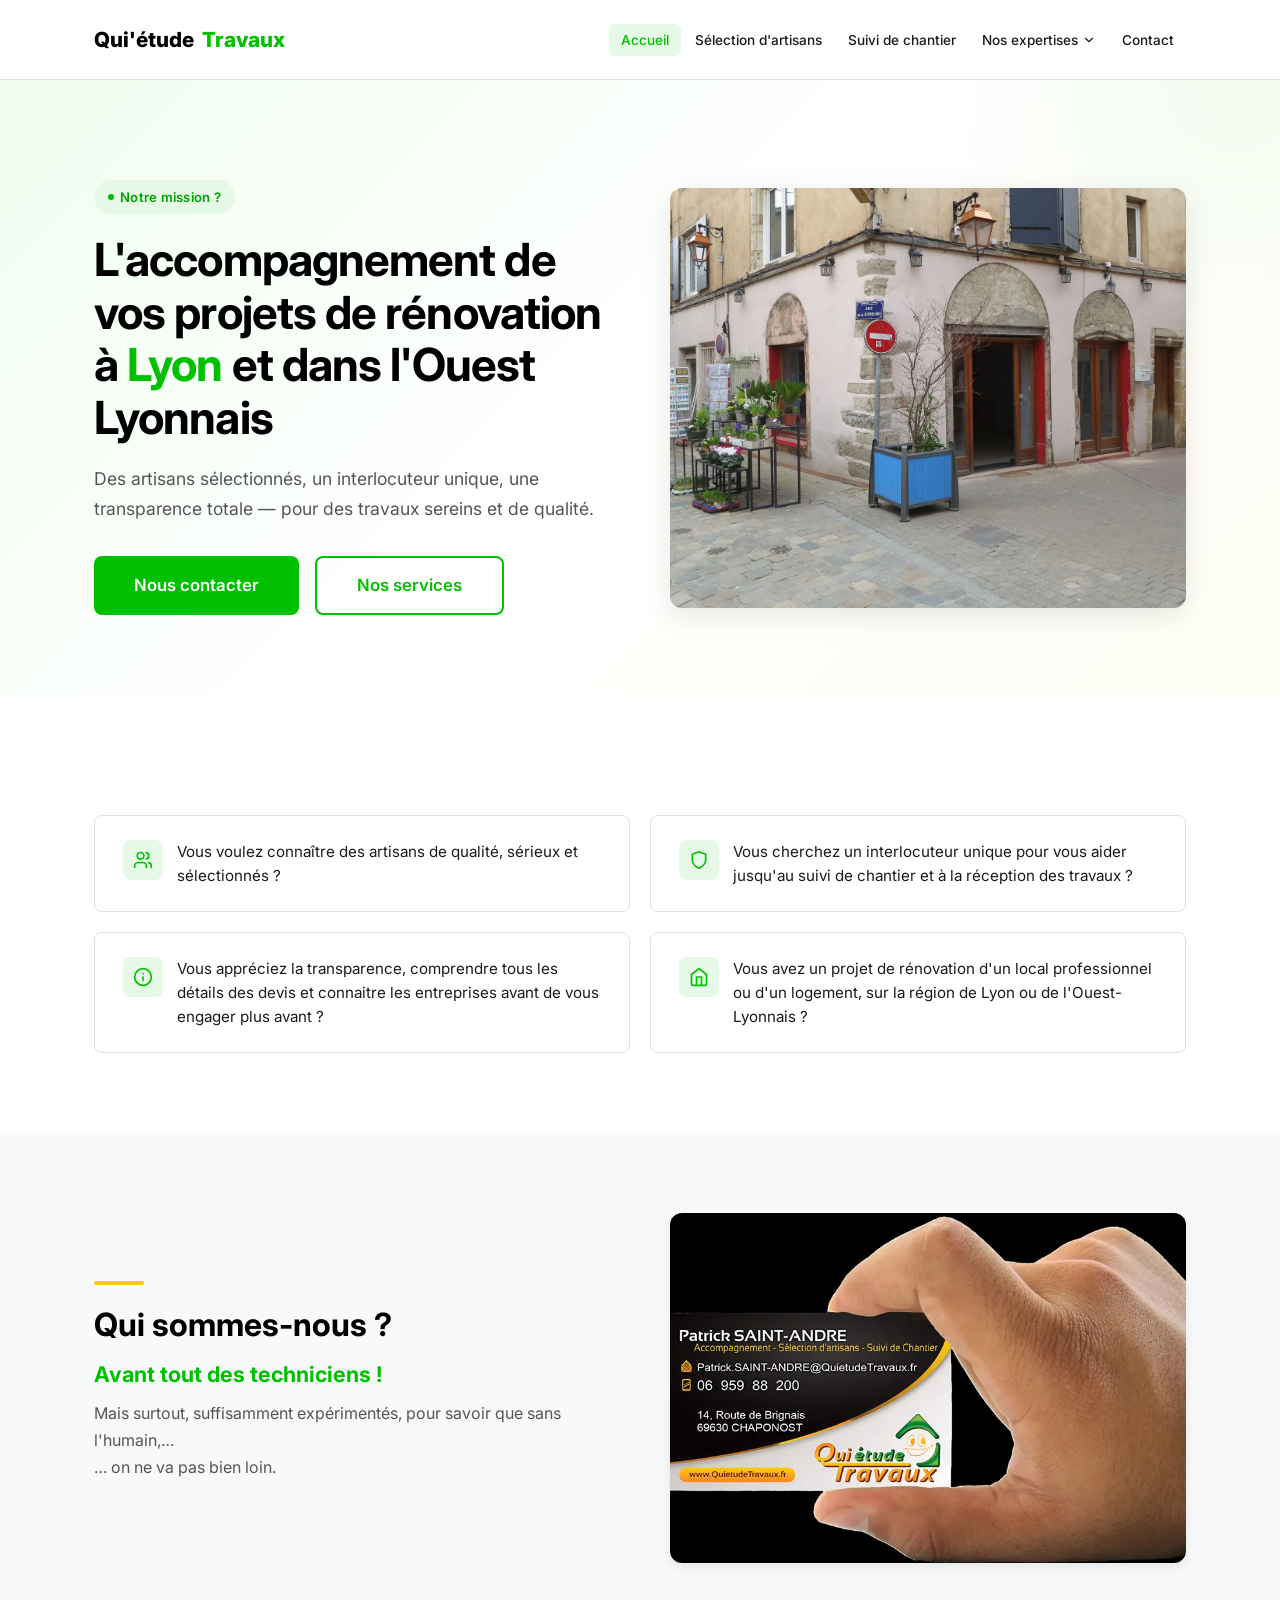
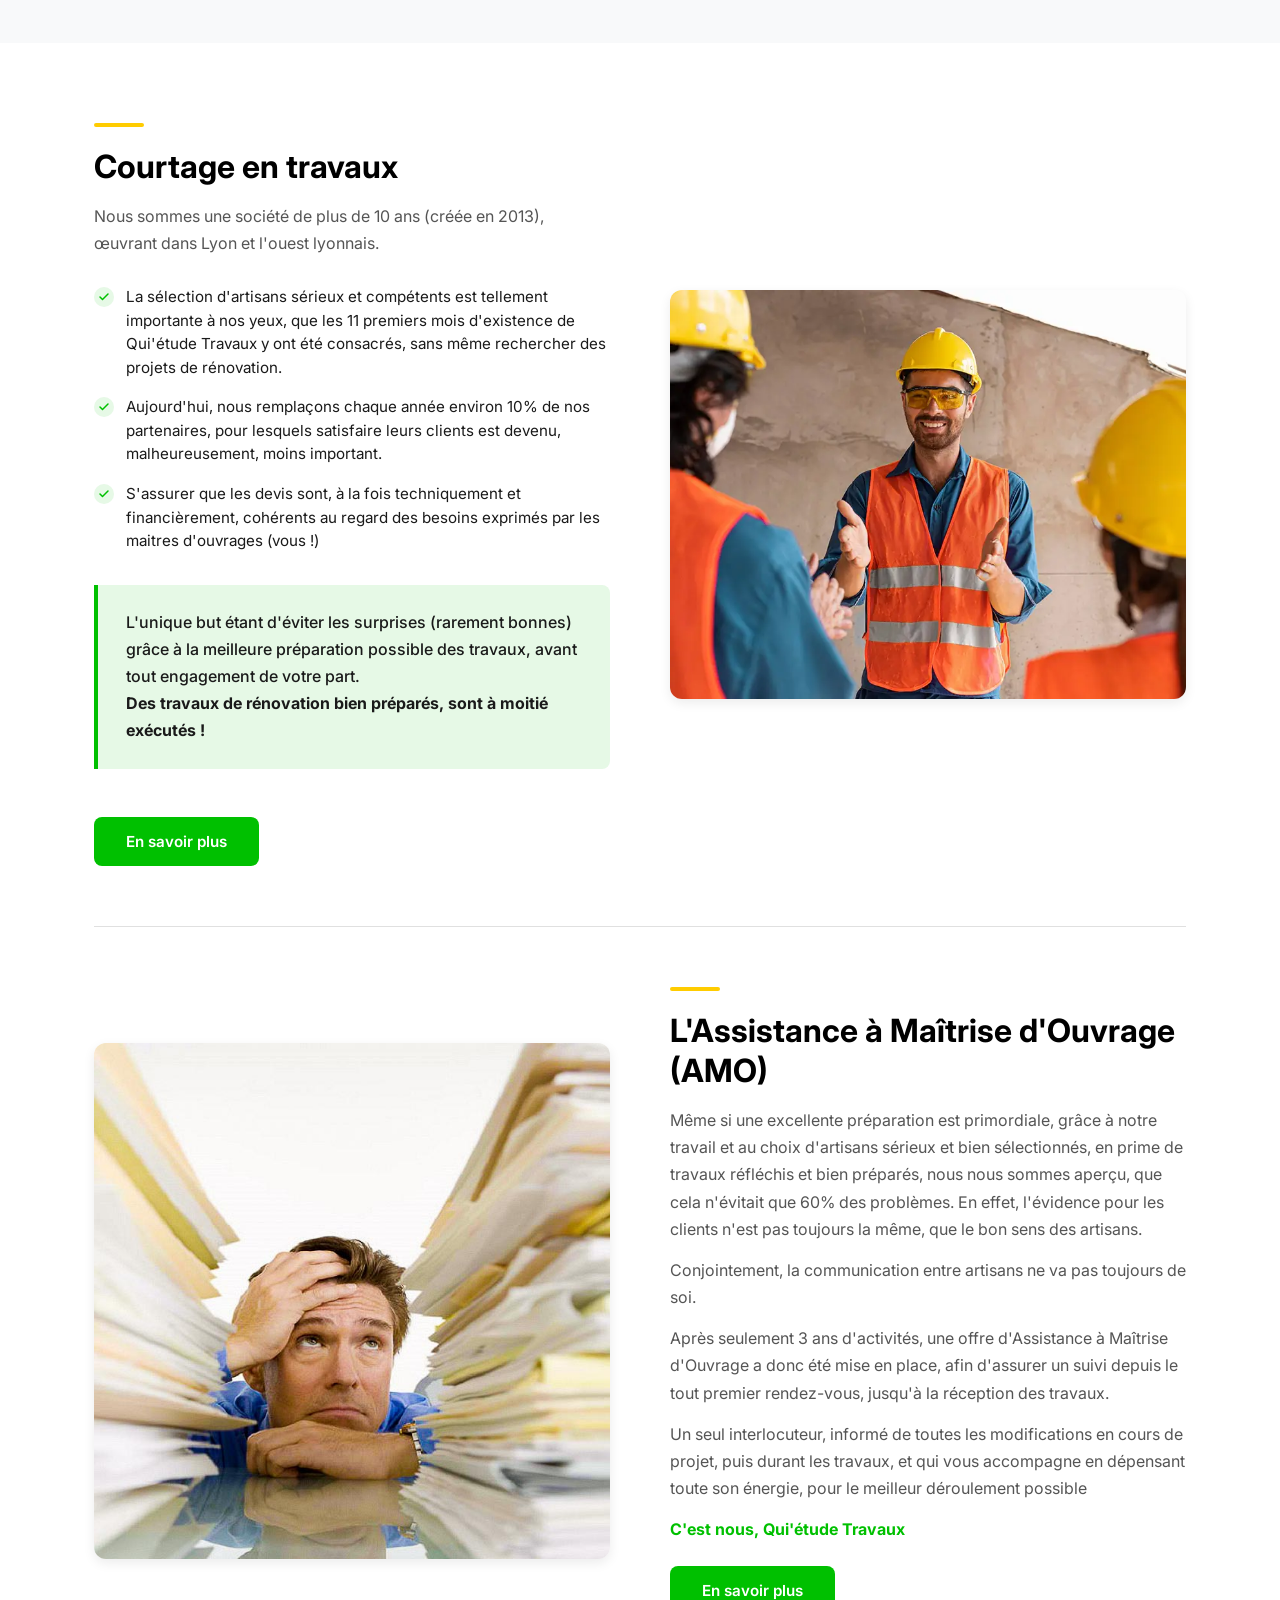
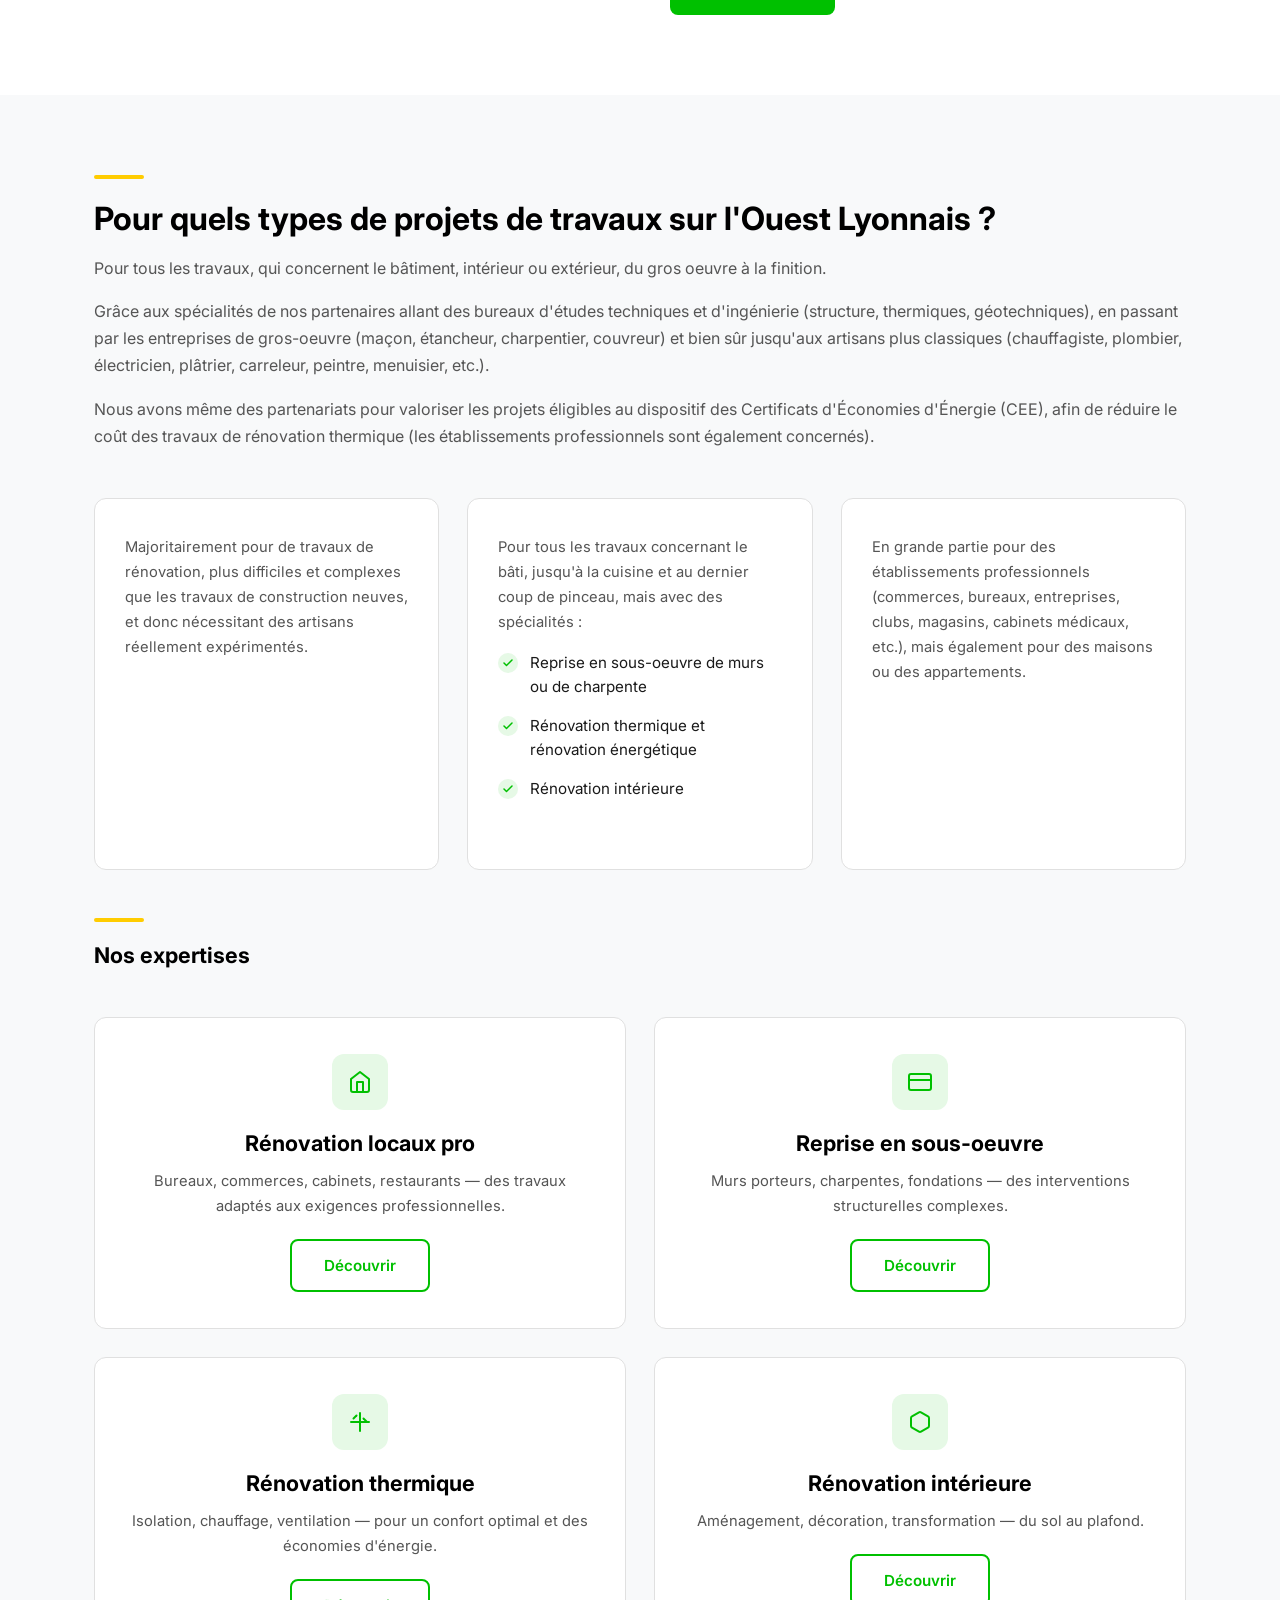
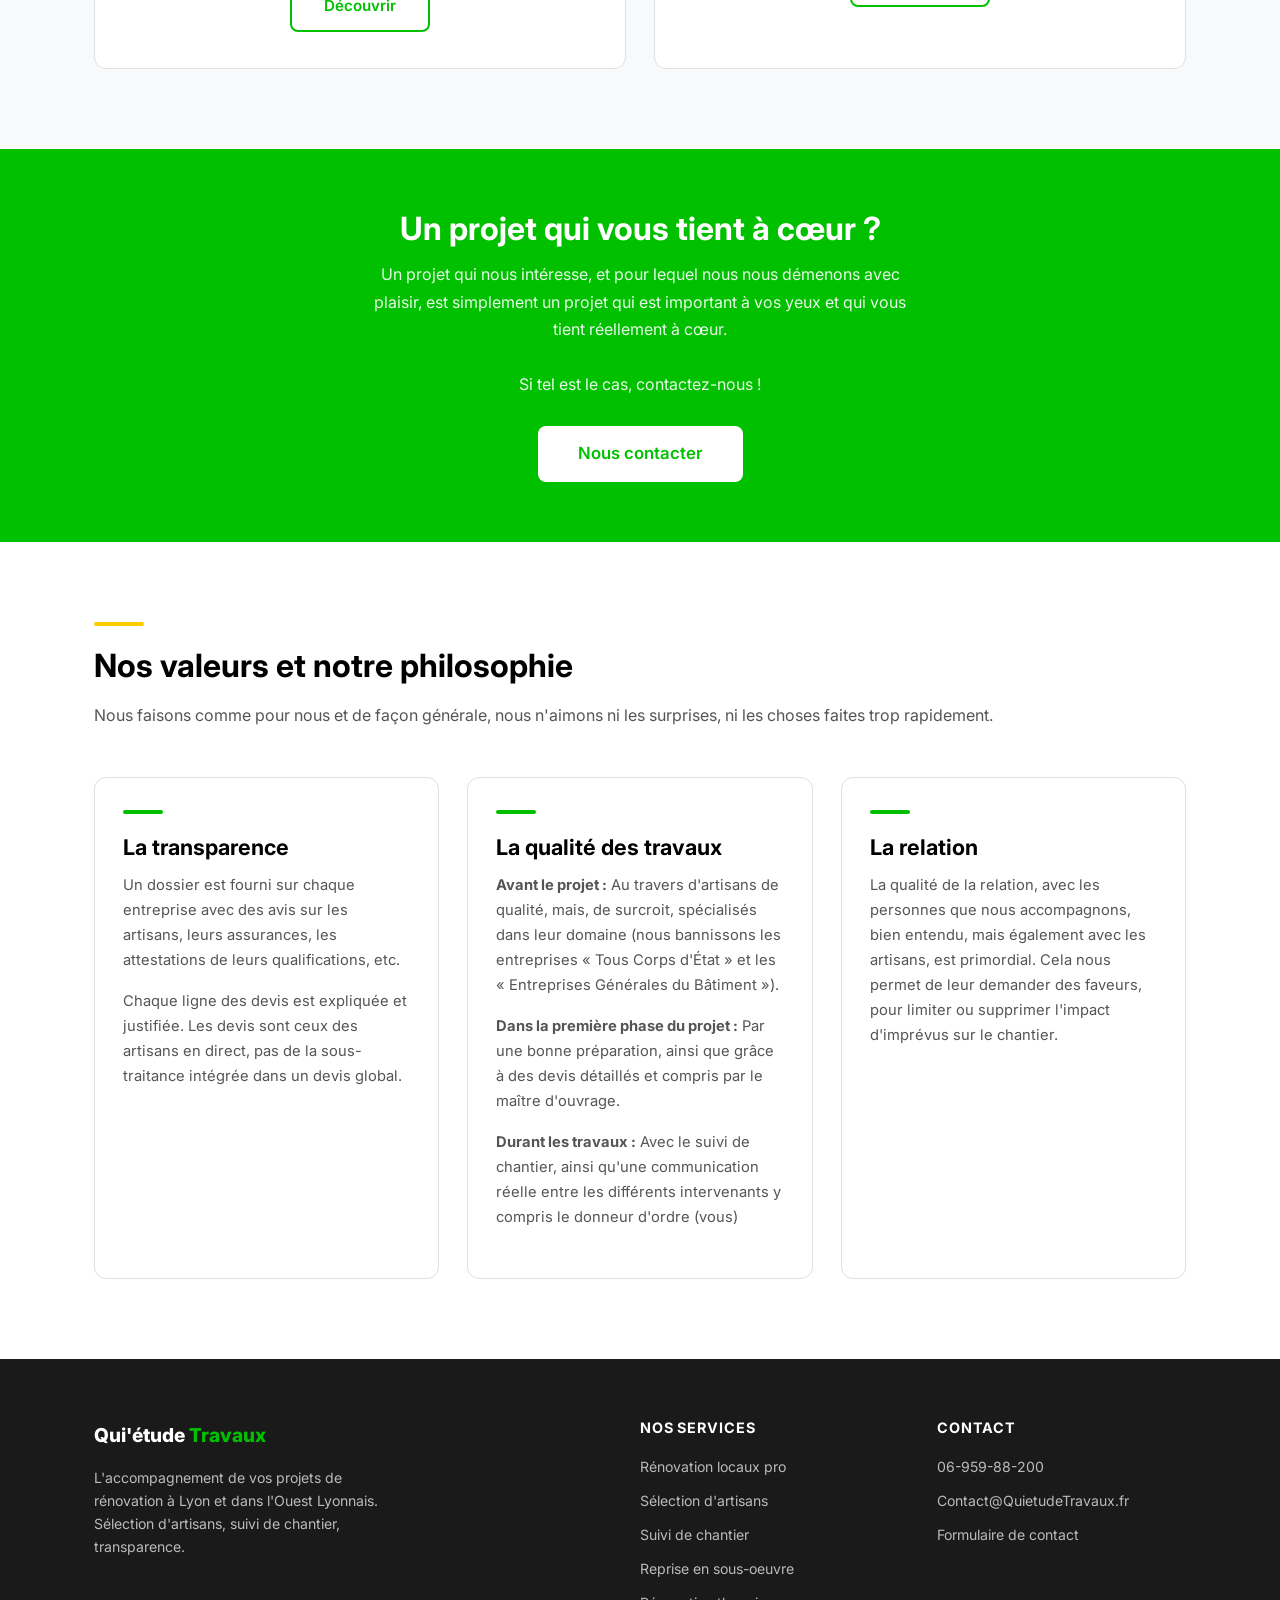
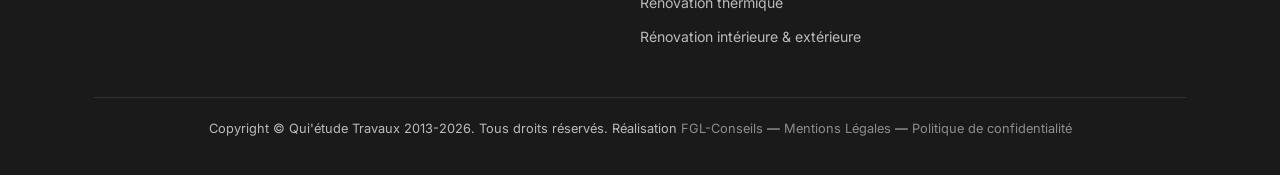
==== index.html @ deb3ee1c "Initial commit — site Qui'étude Travaux" ====
<!DOCTYPE html>
<html lang="fr">
<head>
  <meta charset="UTF-8">
  <meta name="viewport" content="width=device-width, initial-scale=1.0">
  <title>Accompagnement de vos projets de rénovation à Lyon — Qui'étude Travaux</title>
  <meta name="description" content="L'accompagnement de vos projets de rénovation à Lyon et l'ouest lyonnais : locaux professionnels, rénovation thermique, sélection d'artisans RGE, aides financières.">
  <link rel="preconnect" href="https://fonts.googleapis.com">
  <link rel="preconnect" href="https://fonts.gstatic.com" crossorigin>
  <link href="https://fonts.googleapis.com/css2?family=Inter:wght@400;500;600;700;800&display=swap" rel="stylesheet">
  <link rel="stylesheet" href="assets/css/style.css">
</head>
<body>

  <!-- ========== HEADER ========== -->
  <header class="header">
    <div class="header__inner">
      <a href="index.html" class="header__logo">
        Qui'étude <span>Travaux</span>
      </a>
      <button class="nav__toggle" aria-label="Menu">
        <span></span><span></span><span></span>
      </button>
      <nav class="nav">
        <ul class="nav__list">
          <li><a href="index.html" class="nav__link active">Accueil</a></li>
          <li><a href="selection-artisans.html" class="nav__link">Sélection d'artisans</a></li>
          <li><a href="suivi-chantier.html" class="nav__link">Suivi de chantier</a></li>
          <li class="nav__dropdown">
            <button class="nav__dropdown-trigger">Nos expertises <svg xmlns="http://www.w3.org/2000/svg" width="14" height="14" viewBox="0 0 24 24" fill="none" stroke="currentColor" stroke-width="2" stroke-linecap="round" stroke-linejoin="round"><polyline points="6 9 12 15 18 9"/></svg></button>
            <div class="nav__dropdown-menu">
              <a href="renovation-locaux-pro.html" class="nav__link">Rénovation locaux pro</a>
              <a href="reprise-en-sous-oeuvre.html" class="nav__link">Reprise en sous-oeuvre</a>
              <a href="renovation-thermique-energetique.html" class="nav__link">Rénovation thermique</a>
              <a href="renovation-interieure-exterieure.html" class="nav__link">Rénovation intérieure &amp; extérieure</a>
            </div>
          </li>
          <li><a href="contact.html" class="nav__link">Contact</a></li>
        </ul>
      </nav>
    </div>
  </header>

  <!-- ========== HERO ========== -->
  <section class="hero">
    <div class="container">
      <div class="hero__inner">
        <div class="hero__content">
          <div class="hero__label">Notre mission ?</div>
          <h1 class="hero__title">L'accompagnement de vos projets de rénovation à <span>Lyon</span> et dans l'Ouest Lyonnais</h1>
          <p class="hero__subtitle">Des artisans sélectionnés, un interlocuteur unique, une transparence totale — pour des travaux sereins et de qualité.</p>
          <div class="hero__actions">
            <a href="contact.html" class="btn btn--primary btn--lg">Nous contacter</a>
            <a href="#services" class="btn btn--outline btn--lg">Nos services</a>
          </div>
        </div>
        <div class="hero__image">
          <img src="assets/imgs/travaux-renovation-refection-locaux-pro-lyon.webp" alt="Rénovation de locaux professionnels à Lyon" width="600" height="420">
        </div>
      </div>
    </div>
  </section>

  <!-- ========== QUESTIONS ========== -->
  <section class="section">
    <div class="container">
      <div class="questions-grid reveal">
        <div class="question-card">
          <div class="question-card__icon"><svg xmlns="http://www.w3.org/2000/svg" width="20" height="20" viewBox="0 0 24 24" fill="none" stroke="currentColor" stroke-width="2" stroke-linecap="round" stroke-linejoin="round"><path d="M16 21v-2a4 4 0 0 0-4-4H6a4 4 0 0 0-4 4v2"/><circle cx="9" cy="7" r="4"/><path d="M22 21v-2a4 4 0 0 0-3-3.87"/><path d="M16 3.13a4 4 0 0 1 0 7.75"/></svg></div>
          <p>Vous voulez connaître des artisans de qualité, sérieux et sélectionnés ?</p>
        </div>
        <div class="question-card">
          <div class="question-card__icon"><svg xmlns="http://www.w3.org/2000/svg" width="20" height="20" viewBox="0 0 24 24" fill="none" stroke="currentColor" stroke-width="2" stroke-linecap="round" stroke-linejoin="round"><path d="M12 22s8-4 8-10V5l-8-3-8 3v7c0 6 8 10 8 10z"/></svg></div>
          <p>Vous cherchez un interlocuteur unique pour vous aider jusqu'au suivi de chantier et à la réception des travaux ?</p>
        </div>
        <div class="question-card">
          <div class="question-card__icon"><svg xmlns="http://www.w3.org/2000/svg" width="20" height="20" viewBox="0 0 24 24" fill="none" stroke="currentColor" stroke-width="2" stroke-linecap="round" stroke-linejoin="round"><circle cx="12" cy="12" r="10"/><line x1="12" y1="16" x2="12" y2="12"/><line x1="12" y1="8" x2="12.01" y2="8"/></svg></div>
          <p>Vous appréciez la transparence, comprendre tous les détails des devis et connaitre les entreprises avant de vous engager plus avant ?</p>
        </div>
        <div class="question-card">
          <div class="question-card__icon"><svg xmlns="http://www.w3.org/2000/svg" width="20" height="20" viewBox="0 0 24 24" fill="none" stroke="currentColor" stroke-width="2" stroke-linecap="round" stroke-linejoin="round"><path d="M3 9l9-7 9 7v11a2 2 0 0 1-2 2H5a2 2 0 0 1-2-2z"/><polyline points="9 22 9 12 15 12 15 22"/></svg></div>
          <p>Vous avez un projet de rénovation d'un local professionnel ou d'un logement, sur la région de Lyon ou de l'Ouest-Lyonnais ?</p>
        </div>
      </div>
    </div>
  </section>

  <!-- ========== QUI SOMMES-NOUS ========== -->
  <section class="section section--alt">
    <div class="container">
      <div class="two-col reveal">
        <div class="two-col__content">
          <div class="accent-bar"></div>
          <h2>Qui sommes-nous ?</h2>
          <h3 class="text-green">Avant tout des techniciens !</h3>
          <p>Mais surtout, suffisamment expérimentés, pour savoir que sans l'humain,…<br>… on ne va pas bien loin.</p>
        </div>
        <div class="two-col__image">
          <img src="assets/imgs/courtage-en-travaux-lyon.webp" alt="Courtage en travaux à Lyon — Qui'étude Travaux" width="540" height="360">
        </div>
      </div>
    </div>
  </section>

  <!-- ========== NOS SERVICES ========== -->
  <section class="section" id="services">
    <div class="container">

      <!-- Courtage en travaux -->
      <div class="two-col reveal">
        <div class="two-col__content">
          <div class="accent-bar"></div>
          <h2>Courtage en travaux</h2>
          <p>Nous sommes une société de plus de 10 ans (créée en 2013), œuvrant dans Lyon et l'ouest lyonnais.</p>
          <ul class="feature-list">
            <li>La sélection d'artisans sérieux et compétents est tellement importante à nos yeux, que les 11 premiers mois d'existence de Qui'étude Travaux y ont été consacrés, sans même rechercher des projets de rénovation.</li>
            <li>Aujourd'hui, nous remplaçons chaque année environ 10% de nos partenaires, pour lesquels satisfaire leurs clients est devenu, malheureusement, moins important.</li>
            <li>S'assurer que les devis sont, à la fois techniquement et financièrement, cohérents au regard des besoins exprimés par les maitres d'ouvrages (vous !)</li>
          </ul>
          <div class="highlight-box" style="margin-top: 20px;">
            <p>L'unique but étant d'éviter les surprises (rarement bonnes) grâce à la meilleure préparation possible des travaux, avant tout engagement de votre part.</p>
            <p style="margin: 0;"><strong>Des travaux de rénovation bien préparés, sont à moitié exécutés !</strong></p>
          </div>
          <a href="selection-artisans.html" class="btn btn--primary" style="margin-top: 24px;">En savoir plus</a>
        </div>
        <div class="two-col__image">
          <img src="assets/imgs/travaux-artisan-lyon-renovation-courtage.webp" alt="Courtage en travaux à Lyon — Qui'étude Travaux" width="540" height="360">
        </div>
      </div>

      <hr style="border: none; border-top: 1px solid var(--border); margin: 60px 0;">

      <!-- AMO -->
      <div class="two-col two-col--reverse reveal">
        <div class="two-col__content">
          <div class="accent-bar"></div>
          <h2>L'Assistance à Maîtrise d'Ouvrage (AMO)</h2>
          <p>Même si une excellente préparation est primordiale, grâce à notre travail et au choix d'artisans sérieux et bien sélectionnés, en prime de travaux réfléchis et bien préparés, nous nous sommes aperçu, que cela n'évitait que 60% des problèmes. En effet, l'évidence pour les clients n'est pas toujours la même, que le bon sens des artisans.</p>
          <p>Conjointement, la communication entre artisans ne va pas toujours de soi.</p>
          <p>Après seulement 3 ans d'activités, une offre d'Assistance à Maîtrise d'Ouvrage a donc été mise en place, afin d'assurer un suivi depuis le tout premier rendez-vous, jusqu'à la réception des travaux.</p>
          <p>Un seul interlocuteur, informé de toutes les modifications en cours de projet, puis durant les travaux, et qui vous accompagne en dépensant toute son énergie, pour le meilleur déroulement possible</p>
          <p><strong class="text-green">C'est nous, Qui'étude Travaux</strong></p>
          <a href="suivi-chantier.html" class="btn btn--primary" style="margin-top: 8px;">En savoir plus</a>
        </div>
        <div class="two-col__image">
          <img src="assets/imgs/assistance-maitrise-ouvrage-aide-accompagnement-chantier-lyon.jpg" alt="Assistance à maîtrise d'ouvrage à Lyon" width="540" height="360">
        </div>
      </div>

    </div>
  </section>

  <!-- ========== TYPES DE PROJETS ========== -->
  <section class="section section--alt">
    <div class="container">
      <div class="section__intro reveal">
        <div class="accent-bar"></div>
        <h2>Pour quels types de projets de travaux sur l'Ouest Lyonnais ?</h2>
        <p>Pour tous les travaux, qui concernent le bâtiment, intérieur ou extérieur, du gros oeuvre à la finition.</p>
        <p>Grâce aux spécialités de nos partenaires allant des bureaux d'études techniques et d'ingénierie (structure, thermiques, géotechniques), en passant par les entreprises de gros-oeuvre (maçon, étancheur, charpentier, couvreur) et bien sûr jusqu'aux artisans plus classiques (chauffagiste, plombier, électricien, plâtrier, carreleur, peintre, menuisier, etc.).</p>
        <p>Nous avons même des partenariats pour valoriser les projets éligibles au dispositif des Certificats d'Économies d'Énergie (CEE), afin de réduire le coût des travaux de rénovation thermique (les établissements professionnels sont également concernés).</p>
      </div>

      <div class="services-grid reveal">
        <div class="service-card service-card--left">
          <p>Majoritairement pour de travaux de rénovation, plus difficiles et complexes que les travaux de construction neuves, et donc nécessitant des artisans réellement expérimentés.</p>
        </div>
        <div class="service-card service-card--left">
          <p>Pour tous les travaux concernant le bâti, jusqu'à la cuisine et au dernier coup de pinceau, mais avec des spécialités :</p>
          <ul class="feature-list" style="margin-top: 8px;">
            <li>Reprise en sous-oeuvre de murs ou de charpente</li>
            <li>Rénovation thermique et rénovation énergétique</li>
            <li>Rénovation intérieure</li>
          </ul>
        </div>
        <div class="service-card service-card--left">
          <p>En grande partie pour des établissements professionnels (commerces, bureaux, entreprises, clubs, magasins, cabinets médicaux, etc.), mais également pour des maisons ou des appartements.</p>
        </div>
      </div>

      <div class="section__intro reveal" style="margin-top: 48px;">
        <div class="accent-bar"></div>
        <h3>Nos expertises</h3>
      </div>

      <div class="services-grid services-grid--4 reveal">
        <div class="service-card">
          <div class="service-card__icon">
            <svg xmlns="http://www.w3.org/2000/svg" width="24" height="24" viewBox="0 0 24 24" fill="none" stroke="currentColor" stroke-width="2" stroke-linecap="round" stroke-linejoin="round"><path d="M3 9l9-7 9 7v11a2 2 0 0 1-2 2H5a2 2 0 0 1-2-2z"/><polyline points="9 22 9 12 15 12 15 22"/></svg>
          </div>
          <h3>Rénovation locaux pro</h3>
          <p>Bureaux, commerces, cabinets, restaurants — des travaux adaptés aux exigences professionnelles.</p>
          <a href="renovation-locaux-pro.html" class="btn btn--outline">Découvrir</a>
        </div>
        <div class="service-card">
          <div class="service-card__icon">
            <svg xmlns="http://www.w3.org/2000/svg" width="24" height="24" viewBox="0 0 24 24" fill="none" stroke="currentColor" stroke-width="2" stroke-linecap="round" stroke-linejoin="round"><rect x="1" y="4" width="22" height="16" rx="2" ry="2"/><line x1="1" y1="10" x2="23" y2="10"/></svg>
          </div>
          <h3>Reprise en sous-oeuvre</h3>
          <p>Murs porteurs, charpentes, fondations — des interventions structurelles complexes.</p>
          <a href="reprise-en-sous-oeuvre.html" class="btn btn--outline">Découvrir</a>
        </div>
        <div class="service-card">
          <div class="service-card__icon">
            <svg xmlns="http://www.w3.org/2000/svg" width="24" height="24" viewBox="0 0 24 24" fill="none" stroke="currentColor" stroke-width="2" stroke-linecap="round" stroke-linejoin="round"><path d="M12 3v18"/><path d="M5.5 8.5l3-3"/><path d="M15.5 8.5l3 3"/><path d="M3 12h18"/></svg>
          </div>
          <h3>Rénovation thermique</h3>
          <p>Isolation, chauffage, ventilation — pour un confort optimal et des économies d'énergie.</p>
          <a href="renovation-thermique-energetique.html" class="btn btn--outline">Découvrir</a>
        </div>
        <div class="service-card">
          <div class="service-card__icon">
            <svg xmlns="http://www.w3.org/2000/svg" width="24" height="24" viewBox="0 0 24 24" fill="none" stroke="currentColor" stroke-width="2" stroke-linecap="round" stroke-linejoin="round"><path d="M21 16V8a2 2 0 0 0-1-1.73l-7-4a2 2 0 0 0-2 0l-7 4A2 2 0 0 0 3 8v8a2 2 0 0 0 1 1.73l7 4a2 2 0 0 0 2 0l7-4A2 2 0 0 0 21 16z"/></svg>
          </div>
          <h3>Rénovation intérieure</h3>
          <p>Aménagement, décoration, transformation — du sol au plafond.</p>
          <a href="renovation-interieure-exterieure.html" class="btn btn--outline">Découvrir</a>
        </div>
      </div>
    </div>
  </section>

  <!-- ========== CTA ========== -->
  <section class="cta-banner reveal">
    <div class="container text-center">
      <h2>Un projet qui vous tient à cœur ?</h2>
      <p>Un projet qui nous intéresse, et pour lequel nous nous démenons avec plaisir, est simplement un projet qui est important à vos yeux et qui vous tient réellement à cœur.</p>
      <p>Si tel est le cas, contactez-nous !</p>
      <a href="contact.html" class="btn btn--white btn--lg">Nous contacter</a>
    </div>
  </section>

  <!-- ========== VALEURS ========== -->
  <section class="section">
    <div class="container">
      <div class="section__intro reveal">
        <div class="accent-bar"></div>
        <h2>Nos valeurs et notre philosophie</h2>
        <p>Nous faisons comme pour nous et de façon générale, nous n'aimons ni les surprises, ni les choses faites trop rapidement.</p>
      </div>

      <div class="values-grid reveal">
        <div class="value-card">
          <div class="value-card__bar"></div>
          <h3>La transparence</h3>
          <p>Un dossier est fourni sur chaque entreprise avec des avis sur les artisans, leurs assurances, les attestations de leurs qualifications, etc.</p>
          <p>Chaque ligne des devis est expliquée et justifiée. Les devis sont ceux des artisans en direct, pas de la sous-traitance intégrée dans un devis global.</p>
        </div>
        <div class="value-card">
          <div class="value-card__bar"></div>
          <h3>La qualité des travaux</h3>
          <p><strong>Avant le projet :</strong> Au travers d'artisans de qualité, mais, de surcroit, spécialisés dans leur domaine (nous bannissons les entreprises « Tous Corps d'État » et les « Entreprises Générales du Bâtiment »).</p>
          <p><strong>Dans la première phase du projet :</strong> Par une bonne préparation, ainsi que grâce à des devis détaillés et compris par le maître d'ouvrage.</p>
          <p><strong>Durant les travaux :</strong> Avec le suivi de chantier, ainsi qu'une communication réelle entre les différents intervenants y compris le donneur d'ordre (vous)</p>
        </div>
        <div class="value-card">
          <div class="value-card__bar"></div>
          <h3>La relation</h3>
          <p>La qualité de la relation, avec les personnes que nous accompagnons, bien entendu, mais également avec les artisans, est primordial. Cela nous permet de leur demander des faveurs, pour limiter ou supprimer l'impact d'imprévus sur le chantier.</p>
        </div>
      </div>
    </div>
  </section>

  <!-- ========== FOOTER ========== -->
  <footer class="footer">
    <div class="container">
      <div class="footer__inner">
        <div>
          <div class="footer__brand">Qui'étude <span>Travaux</span></div>
          <p class="footer__desc">L'accompagnement de vos projets de rénovation à Lyon et dans l'Ouest Lyonnais. Sélection d'artisans, suivi de chantier, transparence.</p>
        </div>
        <div>
          <h4>Nos services</h4>
          <div class="footer__links">
            <a href="renovation-locaux-pro.html">Rénovation locaux pro</a>
            <a href="selection-artisans.html">Sélection d'artisans</a>
            <a href="suivi-chantier.html">Suivi de chantier</a>
            <a href="reprise-en-sous-oeuvre.html">Reprise en sous-oeuvre</a>
            <a href="renovation-thermique-energetique.html">Rénovation thermique</a>
            <a href="renovation-interieure-exterieure.html">Rénovation intérieure &amp; extérieure</a>
          </div>
        </div>
        <div>
          <h4>Contact</h4>
          <div class="footer__links">
            <a href="tel:06-959-88-200">06-959-88-200</a>
            <a href="mailto:Contact@QuietudeTravaux.fr">Contact@QuietudeTravaux.fr</a>
            <a href="contact.html">Formulaire de contact</a>
          </div>
        </div>
      </div>
      <div class="footer__bottom">
        <p>Copyright &copy; Qui'étude Travaux 2013-2026. Tous droits réservés. Réalisation <a href="https://formation-wordpress-lyon.fr/" target="_blank" rel="noopener">FGL-Conseils</a> — <a href="#">Mentions Légales</a> — <a href="#">Politique de confidentialité</a></p>
      </div>
    </div>
  </footer>

  <script src="assets/js/main.js"></script>
</body>
</html>
---- assets/css/style.css ----
/* ============================================
   Qui'étude Travaux — Main Stylesheet
   ============================================ */

/* ---------- CSS Custom Properties ---------- */
:root {
  --green: #00C000;
  --green-dark: #00a000;
  --green-light: #e6f9e6;
  --yellow: #FFCC00;
  --yellow-light: #fff8dc;
  --black: #000000;
  --text: #1a1a1a;
  --text-light: #555555;
  --bg: #ffffff;
  --bg-alt: #f8f9fa;
  --bg-footer: #1a1a1a;
  --border: #e0e0e0;
  --radius: 8px;
  --radius-lg: 12px;
  --shadow-sm: 0 1px 3px rgba(0,0,0,0.06);
  --shadow-md: 0 4px 12px rgba(0,0,0,0.08);
  --shadow-lg: 0 8px 30px rgba(0,0,0,0.10);
  --transition: 0.3s ease;
  --max-width: 1140px;
  --header-height: 80px;
}

/* ---------- Reset & Base ---------- */
*,
*::before,
*::after {
  margin: 0;
  padding: 0;
  box-sizing: border-box;
}

html {
  scroll-behavior: smooth;
  -webkit-font-smoothing: antialiased;
  -moz-osx-font-smoothing: grayscale;
}

body {
  font-family: 'Inter', -apple-system, BlinkMacSystemFont, 'Segoe UI', Roboto, sans-serif;
  font-size: 16px;
  line-height: 1.7;
  color: var(--text);
  background: var(--bg);
}

img {
  max-width: 100%;
  height: auto;
  display: block;
}

a {
  color: var(--green);
  text-decoration: none;
  transition: color var(--transition);
}

a:hover {
  color: var(--green-dark);
}

ul, ol {
  list-style: none;
}

h1, h2, h3, h4, h5, h6 {
  color: var(--black);
  font-weight: 700;
  line-height: 1.25;
}

h1 { font-size: 2.75rem; }
h2 { font-size: 2rem; margin-bottom: 1rem; }
h3 { font-size: 1.35rem; margin-bottom: 0.75rem; }
h4 { font-size: 1.15rem; margin-bottom: 0.5rem; }

p {
  margin-bottom: 1rem;
}

/* ---------- Utility ---------- */
.container {
  width: 100%;
  max-width: var(--max-width);
  margin: 0 auto;
  padding: 0 24px;
}

.section {
  padding: 80px 0;
}

.section--alt {
  background: var(--bg-alt);
}

.section--green {
  background: var(--green);
  color: #fff;
}

.section--green h2,
.section--green h3,
.section--green p {
  color: #fff;
}

.text-center { text-align: center; }
.text-green { color: var(--green); }
.text-light { color: var(--text-light); }

.sr-only {
  position: absolute;
  width: 1px;
  height: 1px;
  padding: 0;
  margin: -1px;
  overflow: hidden;
  clip: rect(0,0,0,0);
  border: 0;
}

/* ---------- Buttons ---------- */
.btn {
  display: inline-flex;
  align-items: center;
  gap: 8px;
  padding: 14px 32px;
  border: none;
  border-radius: var(--radius);
  font-size: 0.95rem;
  font-weight: 600;
  cursor: pointer;
  transition: all var(--transition);
  text-decoration: none;
  line-height: 1.4;
}

.btn--primary {
  background: var(--green);
  color: #fff;
}

.btn--primary:hover {
  background: var(--green-dark);
  color: #fff;
  transform: translateY(-1px);
  box-shadow: var(--shadow-md);
}

.btn--outline {
  background: transparent;
  color: var(--green);
  border: 2px solid var(--green);
}

.btn--outline:hover {
  background: var(--green);
  color: #fff;
  transform: translateY(-1px);
}

.btn--white {
  background: #fff;
  color: var(--green);
}

.btn--white:hover {
  background: var(--green-light);
  color: var(--green-dark);
  transform: translateY(-1px);
}

.btn--lg {
  padding: 16px 40px;
  font-size: 1.05rem;
}

/* ---------- Header ---------- */
.header {
  position: fixed;
  top: 0;
  left: 0;
  right: 0;
  height: var(--header-height);
  background: rgba(255,255,255,0.97);
  backdrop-filter: blur(10px);
  border-bottom: 1px solid var(--border);
  z-index: 1000;
  transition: box-shadow var(--transition);
}

.header.scrolled {
  box-shadow: var(--shadow-sm);
}

.header__inner {
  display: flex;
  align-items: center;
  justify-content: space-between;
  height: 100%;
  max-width: var(--max-width);
  margin: 0 auto;
  padding: 0 24px;
}

.header__logo {
  font-size: 1.3rem;
  font-weight: 800;
  color: var(--black);
  display: flex;
  align-items: center;
  gap: 8px;
  white-space: nowrap;
}

.header__logo span {
  color: var(--green);
}

.nav__list {
  display: flex;
  align-items: center;
  gap: 2px;
}

.nav__link {
  padding: 8px 12px;
  color: var(--text);
  font-size: 0.85rem;
  font-weight: 500;
  border-radius: 6px;
  transition: all var(--transition);
  white-space: nowrap;
}

.nav__link:hover,
.nav__link.active {
  color: var(--green);
  background: var(--green-light);
}

/* Nav dropdown */
.nav__dropdown {
  position: relative;
}

.nav__dropdown-trigger {
  display: inline-flex;
  align-items: center;
  gap: 4px;
  padding: 8px 12px;
  color: var(--text);
  font-size: 0.85rem;
  font-weight: 500;
  border-radius: 6px;
  transition: all var(--transition);
  white-space: nowrap;
  cursor: pointer;
  background: none;
  border: none;
  font-family: inherit;
}

.nav__dropdown-trigger:hover,
.nav__dropdown.open .nav__dropdown-trigger {
  color: var(--green);
  background: var(--green-light);
}

.nav__dropdown-trigger svg {
  width: 14px;
  height: 14px;
  transition: transform var(--transition);
}

.nav__dropdown.open .nav__dropdown-trigger svg {
  transform: rotate(180deg);
}

.nav__dropdown-menu {
  position: absolute;
  top: 100%;
  left: 0;
  min-width: 240px;
  background: #fff;
  border: 1px solid var(--border);
  border-radius: var(--radius);
  box-shadow: var(--shadow-md);
  padding: 8px 0;
  opacity: 0;
  pointer-events: none;
  transform: none;
  transition: all var(--transition);
  z-index: 100;
}

.nav__dropdown.open .nav__dropdown-menu {
  opacity: 1;
  pointer-events: all;
  transform: translateY(0);
}

.nav__dropdown:hover .nav__dropdown-menu {
  opacity: 1;
  pointer-events: all;
  transform: translateY(0);
}

.nav__dropdown-menu .nav__link {
  display: block;
  padding: 10px 18px;
  border-radius: 0;
  font-size: 0.88rem;
}

.nav__dropdown-menu .nav__link:hover,
.nav__dropdown-menu .nav__link.active {
  background: var(--green-light);
  color: var(--green);
}

/* Mobile nav toggle */
.nav__toggle {
  display: none;
  background: none;
  border: none;
  cursor: pointer;
  width: 44px;
  height: 44px;
  position: relative;
  z-index: 1002;
  align-items: center;
  justify-content: center;
}

.nav__toggle span {
  display: block;
  width: 24px;
  height: 2px;
  background: var(--black);
  margin: 0 auto;
  transition: all var(--transition);
}

.nav__toggle span:nth-child(2) {
  margin: 6px auto;
}

.nav__toggle.open span:nth-child(1) {
  transform: rotate(45deg) translate(5px, 6px);
}

.nav__toggle.open span:nth-child(2) {
  opacity: 0;
}

.nav__toggle.open span:nth-child(3) {
  transform: rotate(-45deg) translate(5px, -6px);
}

/* ---------- Hero ---------- */
.hero {
  margin-top: var(--header-height);
  padding: 100px 0 80px;
  background: linear-gradient(135deg, #f0fdf0 0%, #ffffff 50%, #fffef5 100%);
  position: relative;
  overflow: hidden;
}

.hero::before {
  content: '';
  position: absolute;
  top: -50%;
  right: -20%;
  width: 600px;
  height: 600px;
  background: radial-gradient(circle, rgba(0,192,0,0.05) 0%, transparent 70%);
  border-radius: 50%;
}

.hero__inner {
  display: grid;
  grid-template-columns: 1fr 1fr;
  gap: 60px;
  align-items: center;
}

.hero__content {
  position: relative;
  z-index: 1;
}

.hero__label {
  display: inline-flex;
  align-items: center;
  gap: 6px;
  background: var(--green-light);
  color: var(--green-dark);
  padding: 6px 14px;
  border-radius: 20px;
  font-size: 0.82rem;
  font-weight: 600;
  margin-bottom: 20px;
  letter-spacing: 0.02em;
}

.hero__label::before {
  content: '';
  width: 6px;
  height: 6px;
  background: var(--green);
  border-radius: 50%;
}

.hero__title {
  font-size: 2.85rem;
  line-height: 1.15;
  margin-bottom: 20px;
  letter-spacing: -0.02em;
}

.hero__title span {
  color: var(--green);
}

.hero__subtitle {
  font-size: 1.1rem;
  color: var(--text-light);
  margin-bottom: 32px;
  max-width: 520px;
  line-height: 1.7;
}

.hero__actions {
  display: flex;
  gap: 16px;
  flex-wrap: wrap;
}

.hero__image {
  position: relative;
  z-index: 1;
}

.hero__image img {
  border-radius: var(--radius-lg);
  object-fit: cover;
  width: 100%;
  height: 420px;
  box-shadow: var(--shadow-lg);
}

/* ---------- Page Hero (inner pages) ---------- */
.page-hero {
  margin-top: var(--header-height);
  padding: 70px 0 60px;
  background: linear-gradient(135deg, #f0fdf0 0%, #ffffff 60%, #fffef5 100%);
  text-align: center;
}

.page-hero h1 {
  font-size: 2.4rem;
  margin-bottom: 16px;
}

.page-hero p {
  font-size: 1.1rem;
  color: var(--text-light);
  max-width: 640px;
  margin: 0 auto 24px;
}

/* ---------- Questions cards (homepage) ---------- */
.questions-grid {
  display: grid;
  grid-template-columns: repeat(2, 1fr);
  gap: 20px;
  margin-top: 40px;
}

.question-card {
  background: #fff;
  border: 1px solid var(--border);
  border-radius: var(--radius);
  padding: 24px 28px;
  display: flex;
  align-items: flex-start;
  gap: 14px;
  transition: all var(--transition);
}

.question-card:hover {
  border-color: var(--green);
  box-shadow: var(--shadow-sm);
}

.question-card__icon {
  flex-shrink: 0;
  width: 40px;
  height: 40px;
  display: flex;
  align-items: center;
  justify-content: center;
  background: var(--green-light);
  color: var(--green);
  border-radius: 8px;
  font-size: 1.1rem;
}

.question-card p {
  margin: 0;
  font-size: 0.95rem;
  line-height: 1.55;
  color: var(--text);
}

/* ---------- Services cards ---------- */
.services-grid {
  display: grid;
  grid-template-columns: repeat(3, 1fr);
  gap: 28px;
  margin-top: 48px;
}

.services-grid--4 {
  grid-template-columns: repeat(2, 1fr);
}

.service-card {
  background: #fff;
  border: 1px solid var(--border);
  border-radius: var(--radius-lg);
  padding: 36px 30px;
  transition: all var(--transition);
  text-align: center;
}

.service-card:hover {
  transform: translateY(-4px);
  box-shadow: var(--shadow-md);
  border-color: var(--green);
}

.service-card--left {
  text-align: left;
}

.service-card__icon {
  width: 56px;
  height: 56px;
  display: flex;
  align-items: center;
  justify-content: center;
  background: var(--green-light);
  color: var(--green);
  border-radius: 12px;
  margin: 0 auto 20px;
  font-size: 1.4rem;
}

.service-card h3 {
  margin-bottom: 12px;
}

.service-card p {
  color: var(--text-light);
  font-size: 0.92rem;
  margin: 0 auto;
}

.service-card .btn {
  margin-top: 20px;
}

/* ---------- Values section ---------- */
.values-grid {
  display: grid;
  grid-template-columns: repeat(3, 1fr);
  gap: 28px;
  margin-top: 48px;
}

.value-card {
  background: #fff;
  border: 1px solid var(--border);
  border-radius: var(--radius-lg);
  padding: 32px 28px;
  transition: all var(--transition);
}

.value-card:hover {
  border-color: var(--green);
  box-shadow: var(--shadow-sm);
}

.value-card__bar {
  width: 40px;
  height: 4px;
  background: var(--green);
  border-radius: 2px;
  margin-bottom: 20px;
}

.value-card h3 {
  margin-bottom: 12px;
}

.value-card p {
  color: var(--text-light);
  font-size: 0.92rem;
}

/* ---------- CTA Banner ---------- */
.cta-banner {
  background: var(--green);
  padding: 60px 0;
  text-align: center;
}

.cta-banner h2 {
  color: #fff;
  margin-bottom: 12px;
}

.cta-banner p {
  color: rgba(255,255,255,0.9);
  margin: 0 auto 28px;
  max-width: 560px;
}

/* ---------- Two Column Layout ---------- */
.two-col {
  display: grid;
  grid-template-columns: 1fr 1fr;
  gap: 60px;
  align-items: center;
}

.two-col--reverse {
  direction: rtl;
}

.two-col--reverse > * {
  direction: ltr;
}

.two-col__image img {
  border-radius: var(--radius-lg);
  object-fit: cover;
  width: 100%;
  box-shadow: var(--shadow-md);
}

.two-col__content h2 {
  margin-bottom: 16px;
}

.two-col__content p {
  color: var(--text-light);
  margin-bottom: 14px;
}

/* ---------- Feature List ---------- */
.feature-list {
  margin: 20px 0 24px;
}

.feature-list li {
  display: flex;
  align-items: flex-start;
  gap: 12px;
  padding: 8px 0;
  font-size: 0.95rem;
  line-height: 1.55;
}

.feature-list li::before {
  content: '';
  flex-shrink: 0;
  width: 20px;
  height: 20px;
  margin-top: 2px;
  background: var(--green-light);
  border-radius: 50%;
  background-image: url("data:image/svg+xml,%3Csvg xmlns='http://www.w3.org/2000/svg' width='12' height='12' viewBox='0 0 24 24' fill='none' stroke='%2300C000' stroke-width='3' stroke-linecap='round' stroke-linejoin='round'%3E%3Cpolyline points='20 6 9 17 4 12'%3E%3C/polyline%3E%3C/svg%3E");
  background-repeat: no-repeat;
  background-position: center;
}

/* ---------- Numbered Blocks ---------- */
.numbered-block {
  margin-bottom: 40px;
}

.numbered-block__header {
  display: flex;
  align-items: center;
  gap: 14px;
  margin-bottom: 16px;
}

.numbered-block__num {
  width: 40px;
  height: 40px;
  display: flex;
  align-items: center;
  justify-content: center;
  background: var(--green);
  color: #fff;
  border-radius: 10px;
  font-weight: 700;
  font-size: 1.1rem;
  flex-shrink: 0;
}

.numbered-block__header h3 {
  margin: 0;
}

/* ---------- Timeline (alternating centered) ---------- */
.timeline {
  position: relative;
  max-width: 960px;
  margin: 0 auto;
}

.timeline::before {
  content: '';
  position: absolute;
  left: 50%;
  top: 0;
  bottom: 0;
  width: 2px;
  background: var(--border);
  transform: translateX(-50%);
}

.timeline__item {
  display: grid;
  grid-template-columns: 1fr 60px 1fr;
  gap: 0;
  align-items: start;
  margin-bottom: 48px;
  position: relative;
}

.timeline__item:last-child {
  margin-bottom: 0;
}

.timeline__marker {
  grid-column: 2;
  width: 48px;
  height: 48px;
  border-radius: 50%;
  background: var(--green);
  color: #fff;
  display: flex;
  align-items: center;
  justify-content: center;
  font-weight: 700;
  font-size: 1.05rem;
  box-shadow: var(--shadow-sm);
  z-index: 2;
  justify-self: center;
}

.timeline__heading {
  padding: 12px 28px 12px 0;
  text-align: right;
}

.timeline__heading h3 {
  margin: 0;
  font-size: 1.15rem;
}

.timeline__body {
  padding: 18px 24px;
  background: #fff;
  border-radius: var(--radius);
  border: 1px solid var(--border);
  box-shadow: var(--shadow-sm);
}

.timeline__body ul {
  margin: 0;
  padding-left: 18px;
  list-style: disc;
}

.timeline__body li {
  margin-bottom: 6px;
  font-size: 0.92rem;
  line-height: 1.55;
  color: var(--text-light);
}

/* Odd items (1, 3, 5): title LEFT, list RIGHT (default) */

/* Even items (2, 4): title RIGHT, list LEFT — swap columns */
.timeline__item:nth-child(even) .timeline__heading {
  grid-column: 3;
  grid-row: 1;
  text-align: left;
  padding: 12px 0 12px 28px;
}

.timeline__item:nth-child(even) .timeline__marker {
  grid-column: 2;
  grid-row: 1;
}

.timeline__item:nth-child(even) .timeline__body {
  grid-column: 1;
  grid-row: 1;
  text-align: left;
  padding: 18px 24px;
  background: #fff;
  border: 1px solid var(--border);
  border-radius: var(--radius);
  box-shadow: var(--shadow-sm);
}

.timeline__item:nth-child(even) .timeline__body ul {
  list-style-position: outside;
  padding-left: 18px;
}

/* ---------- Timeline responsive ---------- */
@media (max-width: 768px) {
  .timeline::before {
    left: 23px;
  }

  .timeline__item {
    display: flex;
    flex-direction: column;
    padding-left: 64px;
    margin-bottom: 36px;
  }

  .timeline__marker {
    position: absolute;
    left: 0;
    top: 0;
  }

  .timeline__heading {
    text-align: left;
    padding: 0 0 8px 0;
  }

  .timeline__body {
    padding: 0;
    text-align: left;
  }

  .timeline__item:nth-child(even) .timeline__heading {
    grid-column: auto;
    grid-row: auto;
    text-align: left;
    padding: 0 0 8px 0;
  }

  .timeline__item:nth-child(even) .timeline__body {
    grid-column: auto;
    grid-row: auto;
    text-align: left;
    padding: 0;
  }

  .timeline__item:nth-child(even) .timeline__body ul {
    list-style-position: outside;
    padding-left: 18px;
  }
}

/* ---------- Advantages Grid ---------- */
.advantages-grid {
  display: grid;
  grid-template-columns: repeat(2, 1fr);
  gap: 20px;
  margin: 32px 0;
}

.advantage-item {
  display: flex;
  align-items: flex-start;
  gap: 14px;
  background: #fff;
  border: 1px solid var(--border);
  border-radius: var(--radius);
  padding: 20px 22px;
  transition: all var(--transition);
}

.advantage-item:hover {
  border-color: var(--green);
  box-shadow: var(--shadow-sm);
}

.advantage-item__icon {
  flex-shrink: 0;
  width: 36px;
  height: 36px;
  display: flex;
  align-items: center;
  justify-content: center;
  background: var(--green-light);
  color: var(--green);
  border-radius: 8px;
  font-size: 1rem;
}

.advantage-item p {
  margin: 0;
  font-size: 0.92rem;
  line-height: 1.5;
}

/* ---------- Tab-like sections (thermal page) ---------- */
.info-cards {
  display: grid;
  grid-template-columns: repeat(4, 1fr);
  gap: 20px;
  margin: 32px 0;
}

.info-card {
  background: #fff;
  border: 1px solid var(--border);
  border-radius: var(--radius);
  padding: 24px 20px;
  text-align: center;
  transition: all var(--transition);
}

.info-card:hover {
  border-color: var(--green);
  box-shadow: var(--shadow-sm);
}

.info-card__icon {
  width: 48px;
  height: 48px;
  display: flex;
  align-items: center;
  justify-content: center;
  background: var(--green-light);
  color: var(--green);
  border-radius: 10px;
  margin: 0 auto 14px;
  font-size: 1.2rem;
}

.info-card h4 {
  margin-bottom: 8px;
  font-size: 1rem;
}

.info-card p {
  color: var(--text-light);
  font-size: 0.85rem;
  margin: 0;
}

/* ---------- Criteria List ---------- */
.criteria-grid {
  display: grid;
  grid-template-columns: repeat(2, 1fr);
  gap: 14px;
  margin: 24px 0;
}

.criteria-item {
  display: flex;
  align-items: center;
  gap: 10px;
  padding: 14px 18px;
  background: var(--bg-alt);
  border-radius: var(--radius);
  font-size: 0.92rem;
  transition: background var(--transition);
}

.criteria-item:hover {
  background: var(--green-light);
}

.criteria-item i {
  color: var(--green);
  font-size: 0.9rem;
}

/* ---------- Isolant / Energy Cards Grid ---------- */
.isolant-grid {
  display: grid;
  grid-template-columns: repeat(4, 1fr);
  gap: 20px;
  margin: 32px 0;
}

.isolant-card {
  background: #fff;
  border: 1px solid var(--border);
  border-radius: var(--radius);
  padding: 28px 20px;
  text-align: center;
  transition: all var(--transition);
}

.isolant-card:hover {
  border-color: var(--green);
  box-shadow: var(--shadow-sm);
}

.isolant-card__icon {
  margin-bottom: 12px;
  width: 100%;
  aspect-ratio: 4 / 3;
  overflow: hidden;
  border-radius: calc(var(--radius) - 2px);
}

.isolant-card__icon img {
  width: 100%;
  height: 100%;
  object-fit: cover;
  display: block;
}

.isolant-card h4 {
  margin-bottom: 8px;
  font-size: 0.95rem;
}

.isolant-card p {
  color: var(--text-light);
  font-size: 0.82rem;
  margin: 0;
}

/* ---------- Gallery Grid ---------- */
.gallery-grid {
  display: grid;
  grid-template-columns: repeat(2, 1fr);
  gap: 28px;
  margin-top: 40px;
}

.gallery-card {
  border-radius: var(--radius-lg);
  overflow: hidden;
  border: 1px solid var(--border);
  transition: all var(--transition);
  background: #fff;
}

.gallery-card:hover {
  box-shadow: var(--shadow-md);
  transform: translateY(-2px);
}

.gallery-card__image {
  height: 280px;
  overflow: hidden;
}

.gallery-card__image img {
  width: 100%;
  height: 100%;
  object-fit: cover;
  transition: transform 0.5s ease;
}

.gallery-card:hover .gallery-card__image img {
  transform: scale(1.03);
}

.gallery-card__body {
  padding: 22px 24px;
}

.gallery-card__body h3 {
  font-size: 1.1rem;
  margin: 0;
}

/* ---------- Photo slider inside gallery card ---------- */
.photo-slider {
  position: relative;
  overflow: hidden;
  height: 280px;
}

.photo-slider__track {
  display: flex;
  height: 100%;
  transition: transform 0.4s ease;
}

.photo-slider__slide {
  flex: 0 0 100%;
  height: 100%;
}

.photo-slider__slide img {
  width: 100%;
  height: 100%;
  object-fit: cover;
  display: block;
}

.photo-slider__btn {
  position: absolute;
  top: 50%;
  transform: translateY(-50%);
  background: rgba(0,0,0,0.45);
  border: none;
  color: #fff;
  width: 36px;
  height: 36px;
  border-radius: 50%;
  cursor: pointer;
  display: flex;
  align-items: center;
  justify-content: center;
  z-index: 2;
  transition: background 0.2s;
}

.photo-slider__btn:hover {
  background: rgba(0,0,0,0.7);
}

.photo-slider__btn--prev { left: 10px; }
.photo-slider__btn--next { right: 10px; }

.photo-slider__dots {
  position: absolute;
  bottom: 8px;
  left: 50%;
  transform: translateX(-50%);
  display: flex;
  gap: 6px;
  z-index: 2;
}

.photo-slider__dot {
  width: 8px;
  height: 8px;
  border-radius: 50%;
  background: rgba(255,255,255,0.55);
  border: none;
  cursor: pointer;
  padding: 0;
  transition: background 0.2s;
}

.photo-slider__dot.active {
  background: #fff;
}

/* ---------- Contact Form ---------- */
.contact-section {
  display: grid;
  grid-template-columns: 1fr 1fr;
  gap: 60px;
  align-items: flex-start;
}

.contact-info__item {
  display: flex;
  align-items: center;
  gap: 14px;
  margin-bottom: 24px;
}

.contact-info__icon {
  width: 48px;
  height: 48px;
  display: flex;
  align-items: center;
  justify-content: center;
  background: var(--green-light);
  color: var(--green);
  border-radius: 10px;
  font-size: 1.1rem;
  flex-shrink: 0;
}

.contact-info__text {
  font-size: 1rem;
}

.contact-info__text strong {
  display: block;
  font-size: 0.8rem;
  text-transform: uppercase;
  letter-spacing: 0.05em;
  color: var(--text-light);
  margin-bottom: 2px;
}

.contact-info__text a {
  color: var(--text);
  font-weight: 600;
}

.contact-info__text a:hover {
  color: var(--green);
}

.contact-form {
  background: var(--bg-alt);
  border: 1px solid var(--border);
  border-radius: var(--radius-lg);
  padding: 36px;
}

.form-group {
  margin-bottom: 20px;
}

.form-group label {
  display: block;
  font-size: 0.88rem;
  font-weight: 600;
  margin-bottom: 6px;
  color: var(--text);
}

.form-group input,
.form-group textarea {
  width: 100%;
  padding: 12px 16px;
  border: 1px solid var(--border);
  border-radius: var(--radius);
  font-family: inherit;
  font-size: 0.95rem;
  transition: border-color var(--transition);
  background: #fff;
}

.form-group input:focus,
.form-group textarea:focus {
  outline: none;
  border-color: var(--green);
  box-shadow: 0 0 0 3px rgba(0,192,0,0.1);
}

.form-group textarea {
  resize: vertical;
  min-height: 140px;
}

.form-checkbox {
  display: flex;
  align-items: flex-start;
  gap: 10px;
  margin-bottom: 24px;
}

.form-checkbox input[type="checkbox"] {
  width: 18px;
  height: 18px;
  margin-top: 2px;
  accent-color: var(--green);
  flex-shrink: 0;
}

.form-checkbox label {
  font-size: 0.82rem;
  color: var(--text-light);
  line-height: 1.5;
}

/* ---------- Before / After ---------- */
.before-after {
  display: grid;
  grid-template-columns: 1fr 1fr;
  gap: 24px;
  margin: 32px 0;
}

.before-after__item {
  border-radius: var(--radius-lg);
  overflow: hidden;
  border: 1px solid var(--border);
}

.before-after__item img {
  width: 100%;
  height: 300px;
  object-fit: cover;
}

.before-after__label {
  padding: 12px 16px;
  text-align: center;
  font-weight: 600;
  font-size: 0.88rem;
  background: var(--bg-alt);
}

/* ---------- Footer ---------- */
.footer {
  background: var(--bg-footer);
  color: rgba(255,255,255,0.7);
  padding: 60px 0 0;
}

.footer__inner {
  display: grid;
  grid-template-columns: 2fr 1fr 1fr;
  gap: 48px;
}

.footer__brand {
  font-size: 1.2rem;
  font-weight: 800;
  color: #fff;
  margin-bottom: 14px;
}

.footer__brand span {
  color: var(--green);
}

.footer__desc {
  font-size: 0.88rem;
  line-height: 1.65;
  max-width: 320px;
}

.footer h4 {
  color: #fff;
  font-size: 0.9rem;
  text-transform: uppercase;
  letter-spacing: 0.06em;
  margin-bottom: 18px;
}

.footer__links {
  display: flex;
  flex-direction: column;
  gap: 10px;
}

.footer__links a {
  color: rgba(255,255,255,0.7);
  font-size: 0.88rem;
  transition: color var(--transition);
}

.footer__links a:hover {
  color: var(--green);
}

.footer__bottom {
  margin-top: 48px;
  padding: 20px 0;
  border-top: 1px solid rgba(255,255,255,0.1);
  text-align: center;
  font-size: 0.8rem;
}

.footer__bottom a {
  color: rgba(255,255,255,0.5);
}

.footer__bottom a:hover {
  color: var(--green);
}

/* ---------- Scroll Reveal ---------- */
.reveal {
  opacity: 0;
  transform: translateY(24px);
  transition: opacity 0.6s ease, transform 0.6s ease;
}

.reveal.visible {
  opacity: 1;
  transform: translateY(0);
}

/* ---------- Yellow accent bar ---------- */
.accent-bar {
  width: 50px;
  height: 4px;
  background: var(--yellow);
  border-radius: 2px;
  margin-bottom: 20px;
}

.text-center .accent-bar {
  margin-left: auto;
  margin-right: auto;
}

/* ---------- Section intro ---------- */
.section__intro {
  margin: 0 0 40px;
  text-align: left;
}

.section__intro p {
  color: var(--text-light);
  margin-bottom: 1rem;
}

/* ---------- Blockquote / Highlight ---------- */
.highlight-box {
  background: var(--green-light);
  border-left: 4px solid var(--green);
  padding: 24px 28px;
  border-radius: 0 var(--radius) var(--radius) 0;
  margin: 24px 0;
}

.highlight-box p {
  margin: 0;
  color: var(--text);
  font-weight: 500;
}

/* ---------- AMO domains list ---------- */
.domain-grid {
  display: grid;
  grid-template-columns: repeat(auto-fit, minmax(280px, 1fr));
  gap: 24px;
  margin: 32px 0;
}

.domain-card {
  background: #fff;
  border: 1px solid var(--border);
  border-radius: var(--radius-lg);
  padding: 28px 24px;
  transition: all var(--transition);
}

.domain-card:hover {
  border-color: var(--green);
  box-shadow: var(--shadow-sm);
}

.domain-card h3 {
  display: flex;
  align-items: center;
  gap: 10px;
  margin-bottom: 14px;
}

.domain-card h3 i {
  color: var(--green);
}

.domain-card ul {
  margin: 0;
}

.domain-card li {
  display: flex;
  align-items: flex-start;
  gap: 10px;
  padding: 6px 0;
  font-size: 0.9rem;
  color: var(--text-light);
  line-height: 1.5;
}

.domain-card li::before {
  content: '';
  flex-shrink: 0;
  width: 16px;
  height: 16px;
  margin-top: 3px;
  background: var(--green-light);
  border-radius: 50%;
  background-image: url("data:image/svg+xml,%3Csvg xmlns='http://www.w3.org/2000/svg' width='10' height='10' viewBox='0 0 24 24' fill='none' stroke='%2300C000' stroke-width='3' stroke-linecap='round' stroke-linejoin='round'%3E%3Cpolyline points='20 6 9 17 4 12'%3E%3C/polyline%3E%3C/svg%3E");
  background-repeat: no-repeat;
  background-position: center;
}

/* ---------- Responsive ---------- */
@media (max-width: 1024px) {
  .hero__inner {
    grid-template-columns: 1fr;
    gap: 40px;
  }

  .hero__image {
    max-width: 500px;
    margin: 0 auto;
  }

  .hero__title {
    font-size: 2.3rem;
  }

  .two-col {
    grid-template-columns: 1fr;
    gap: 40px;
  }

  .two-col--reverse {
    direction: ltr;
  }

  .services-grid {
    grid-template-columns: repeat(2, 1fr);
  }

  .services-grid--4 {
    grid-template-columns: repeat(2, 1fr);
  }

  .values-grid {
    grid-template-columns: repeat(2, 1fr);
  }

  .footer__inner {
    grid-template-columns: 1fr 1fr;
  }

  .info-cards {
    grid-template-columns: repeat(2, 1fr);
  }

  .isolant-grid {
    grid-template-columns: repeat(2, 1fr);
  }

  .contact-section {
    grid-template-columns: 1fr;
    gap: 40px;
  }
}

@media (max-width: 768px) {
  :root {
    --header-height: 64px;
  }

  h1 { font-size: 2rem; }
  h2 { font-size: 1.6rem; }

  .section {
    padding: 56px 0;
  }

  .nav__toggle {
    display: flex;
    flex-direction: column;
    justify-content: center;
  }

  .nav {
    position: fixed;
    top: 0;
    left: 0;
    right: 0;
    bottom: 0;
    background: #fff;
    display: flex;
    align-items: flex-start;
    justify-content: center;
    opacity: 0;
    pointer-events: none;
    transition: opacity var(--transition);
    z-index: 1001;
    overflow-y: auto;
    padding: 100px 0 40px;
    min-height: 100vh;
  }

  .nav.open {
    opacity: 1;
    pointer-events: all;
  }

  .nav__list {
    flex-direction: column;
    gap: 12px;
    text-align: center;
    padding: 40px;
    width: 100%;
    max-width: 420px;
  }

  .nav__link {
    font-size: 1.15rem;
    padding: 14px 32px;
    display: block;
  }

  /* Dropdown in mobile: flatten */
  .nav__dropdown {
    position: static;
  }

  .nav__dropdown-trigger {
    font-size: 1.15rem;
    padding: 14px 32px;
    justify-content: center;
    width: 100%;
  }

  .nav__dropdown-menu {
    position: static;
    opacity: 1;
    pointer-events: all;
    transform: none;
    box-shadow: none;
    border: none;
    background: var(--bg-alt);
    border-radius: var(--radius);
    padding: 4px 0;
    margin: 4px 12px 8px;
    display: none;
  }

  .nav__dropdown.open .nav__dropdown-menu {
    display: block;
  }

  .nav__dropdown-menu .nav__link {
    font-size: 1rem;
    padding: 12px 24px;
    text-align: center;
  }

  .hero {
    padding: 60px 0 50px;
    text-align: center;
  }

  .hero__title {
    font-size: 2rem;
  }

  .hero__subtitle {
    margin: 0 auto 28px;
  }

  .hero__actions {
    justify-content: center;
  }

  .hero__label {
    margin: 0 auto 20px;
  }

  .questions-grid {
    grid-template-columns: 1fr;
  }

  .services-grid {
    grid-template-columns: 1fr;
  }

  .values-grid {
    grid-template-columns: 1fr;
  }

  .advantages-grid {
    grid-template-columns: 1fr;
  }

  .gallery-grid {
    grid-template-columns: 1fr;
  }

  .before-after {
    grid-template-columns: 1fr;
  }

  .footer__inner {
    grid-template-columns: 1fr;
    gap: 32px;
  }

  .criteria-grid {
    grid-template-columns: 1fr;
  }

  .info-cards {
    grid-template-columns: 1fr;
  }

  .isolant-grid {
    grid-template-columns: 1fr 1fr;
  }

  .page-hero h1 {
    font-size: 1.8rem;
  }

  .cta-banner {
    padding: 48px 0;
  }

  .domain-grid {
    grid-template-columns: 1fr;
  }
}

@media (max-width: 480px) {
  .hero__title {
    font-size: 1.7rem;
  }

  .hero__actions {
    flex-direction: column;
    align-items: center;
  }

  .btn--lg {
    width: 100%;
    justify-content: center;
  }

  .isolant-grid {
    grid-template-columns: 1fr;
  }

  .contact-form {
    padding: 24px;
  }
}
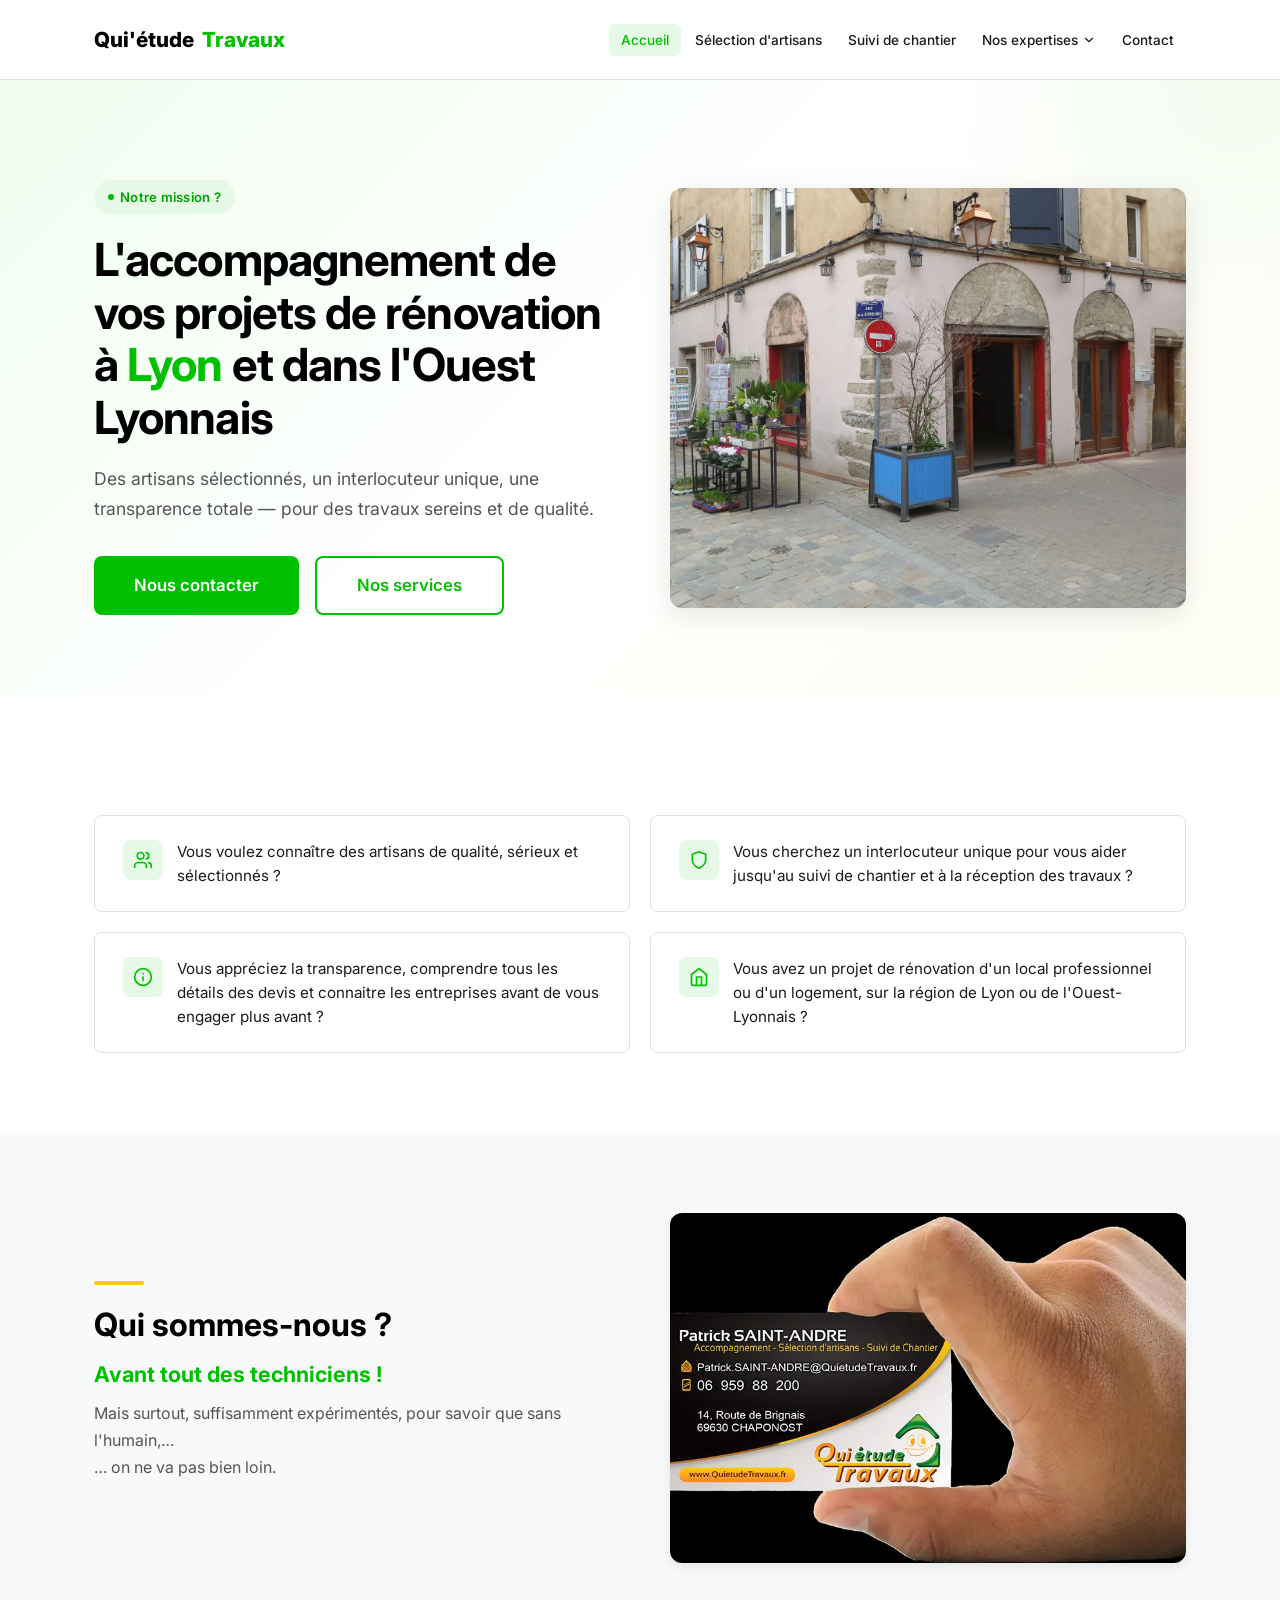
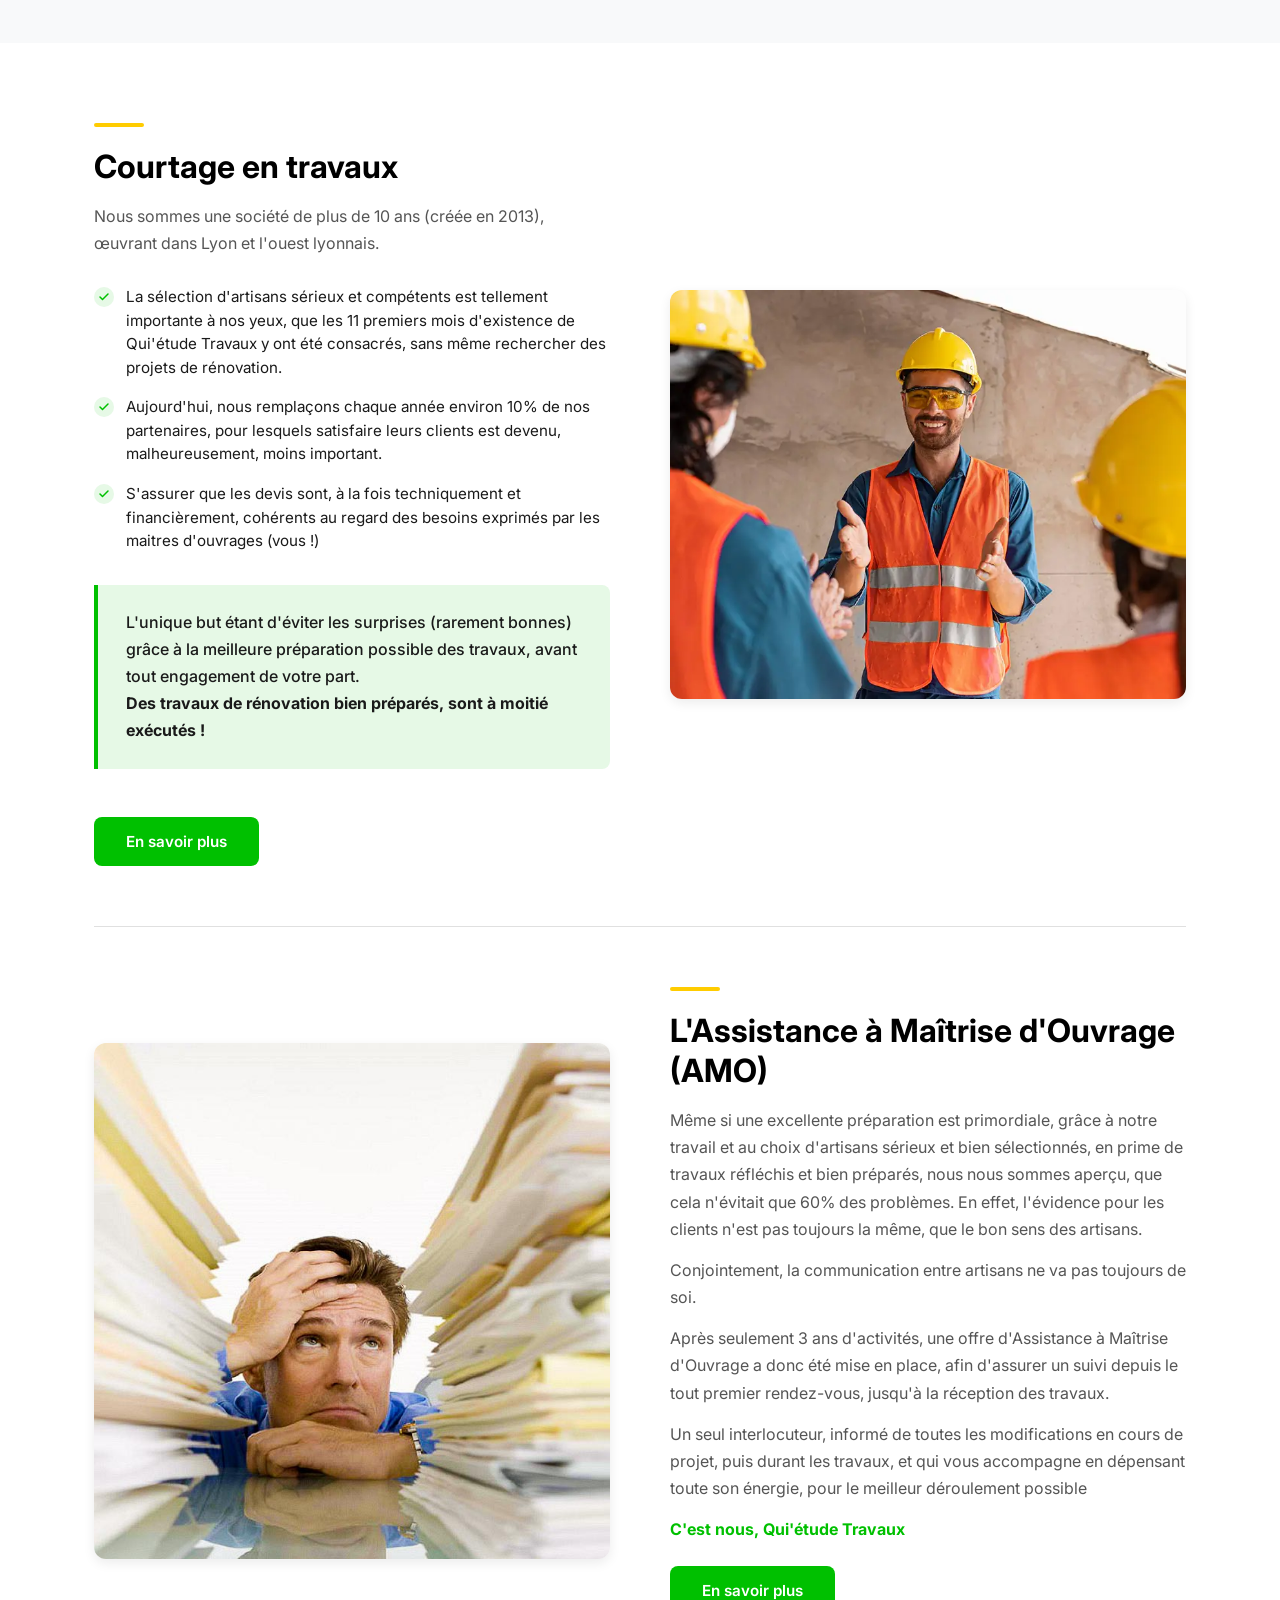
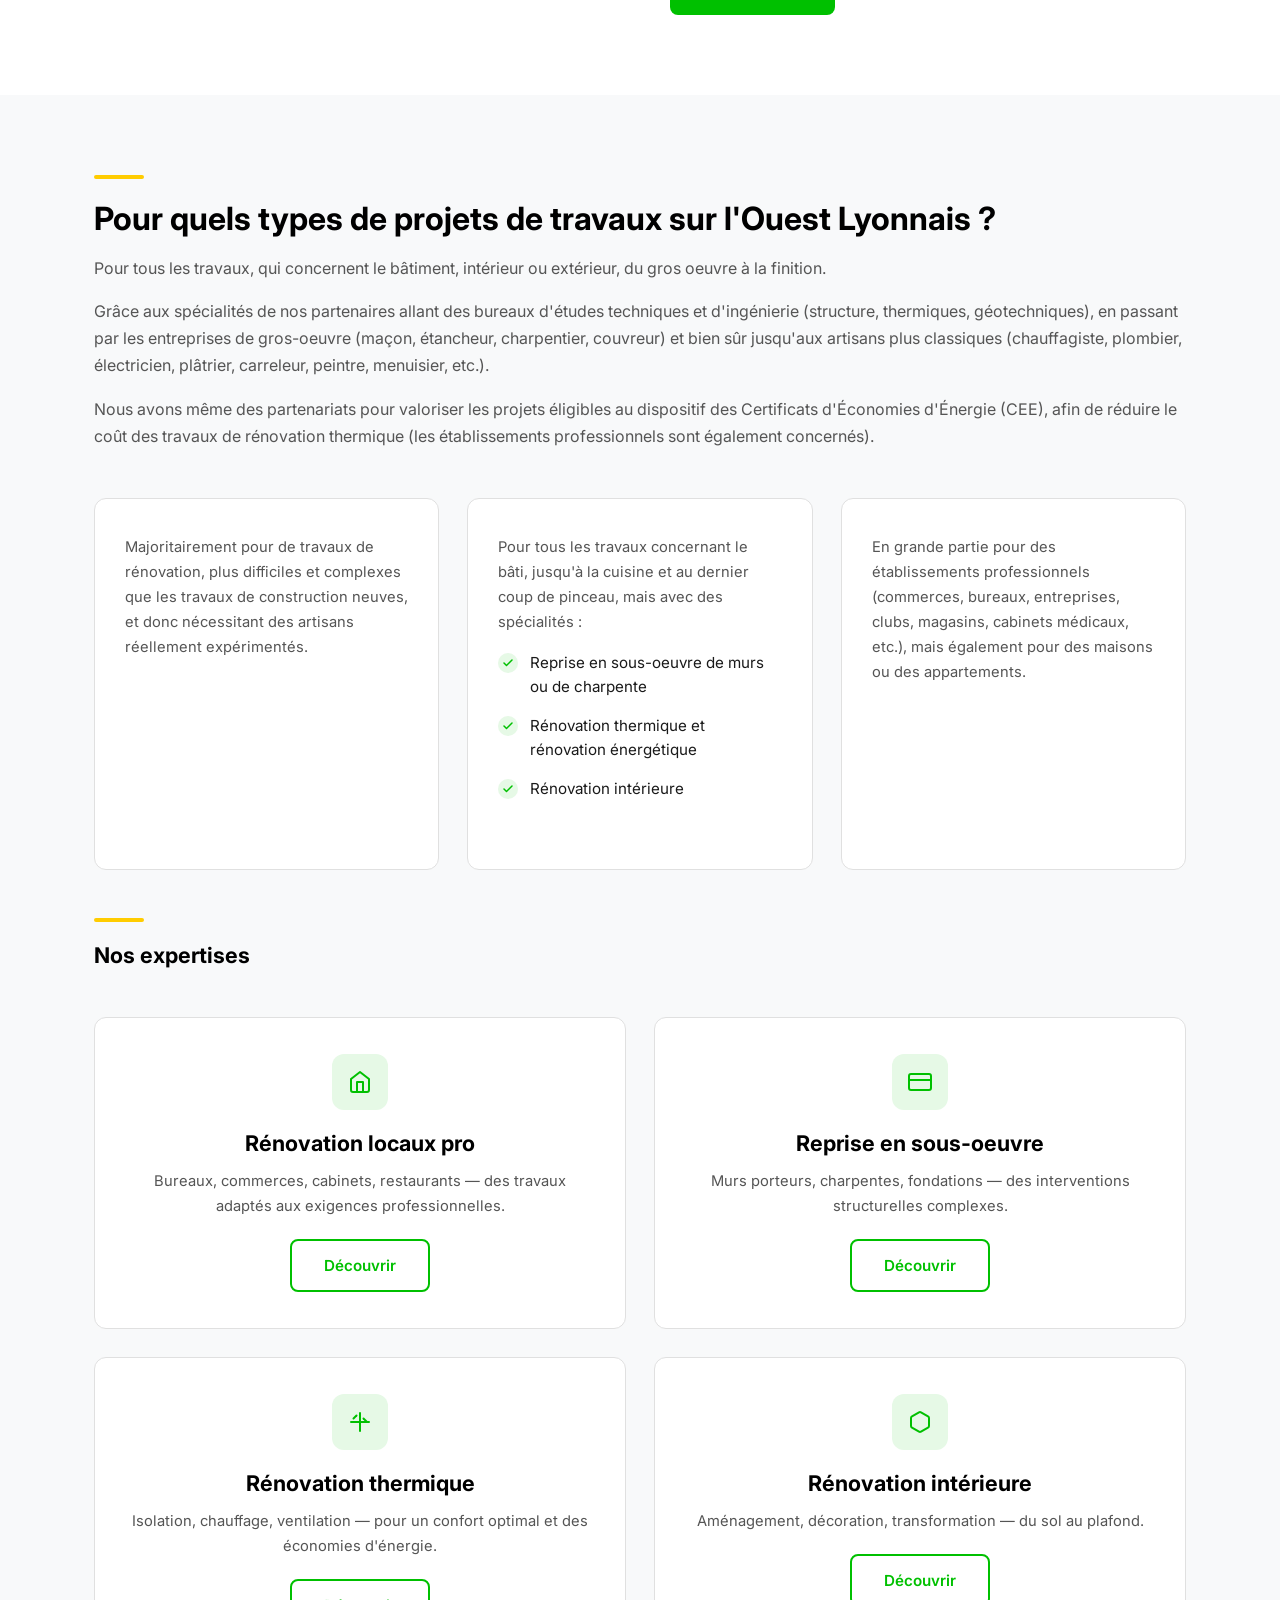
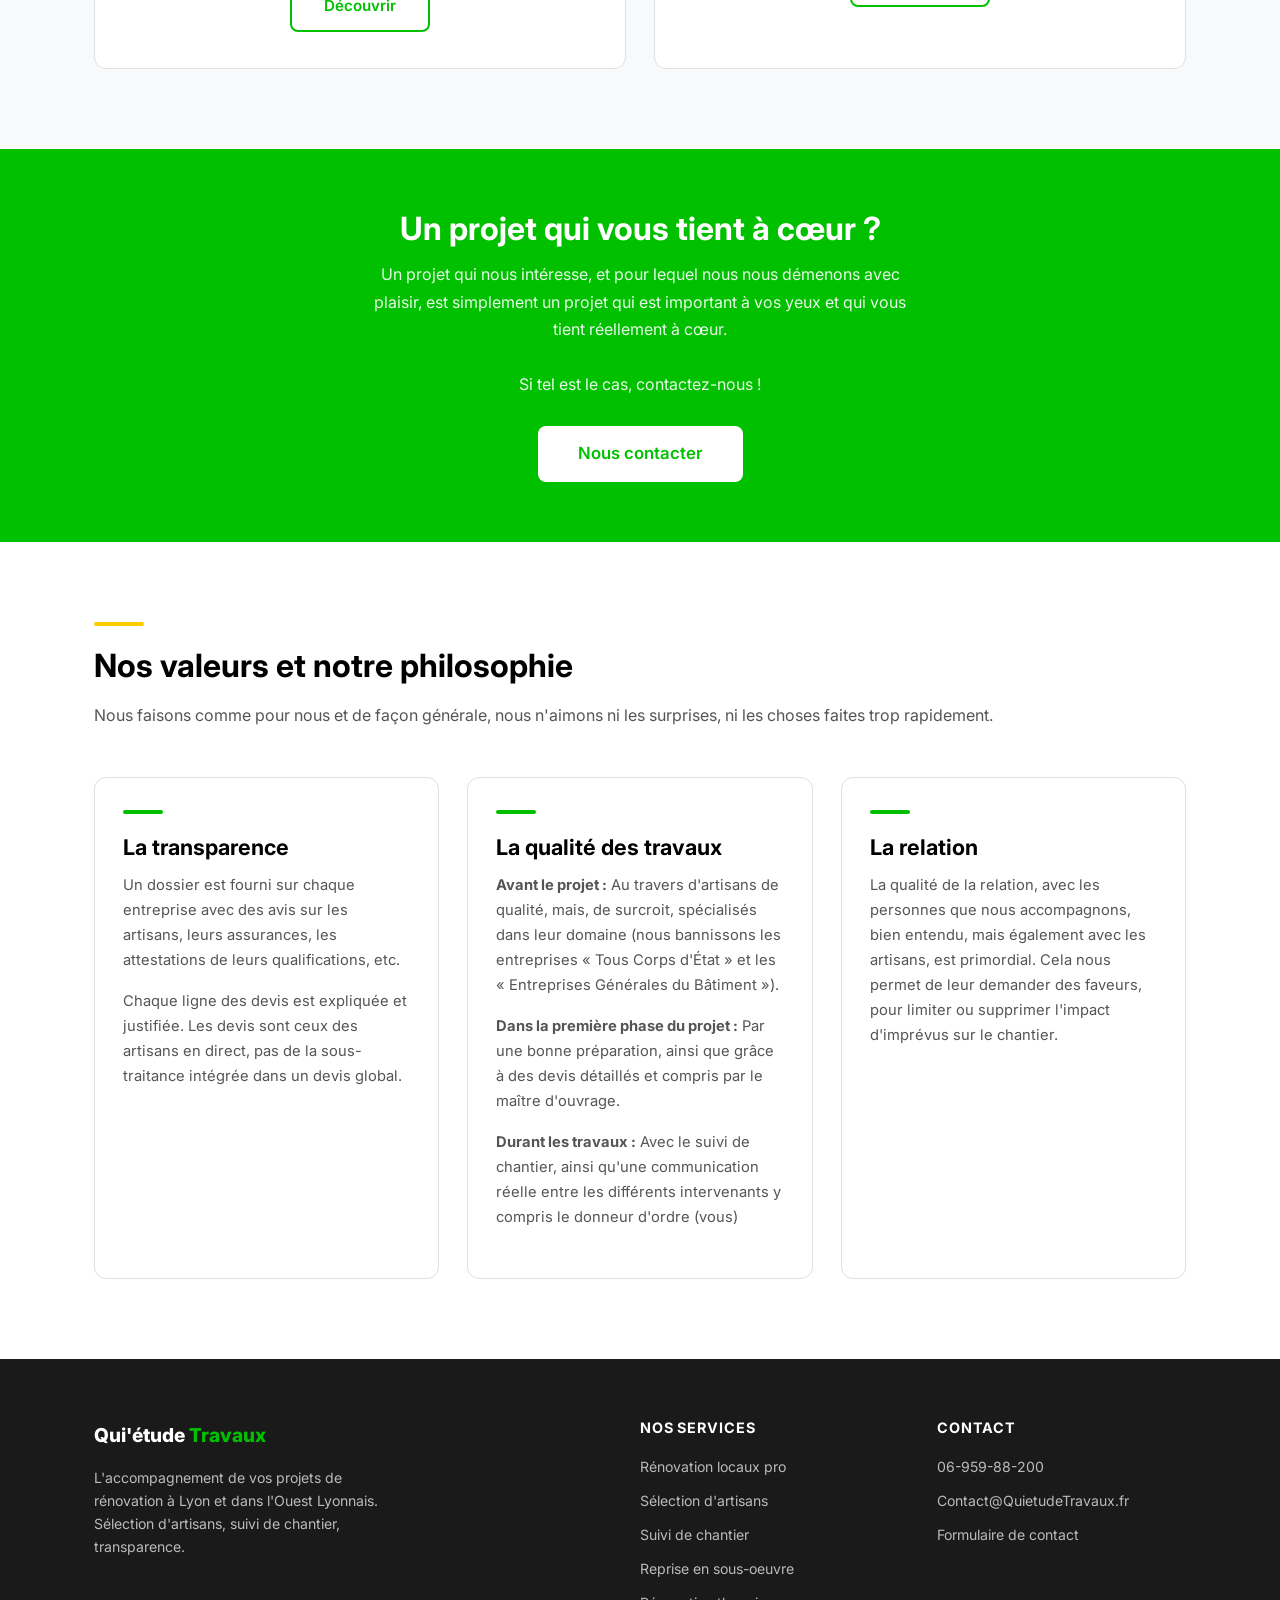
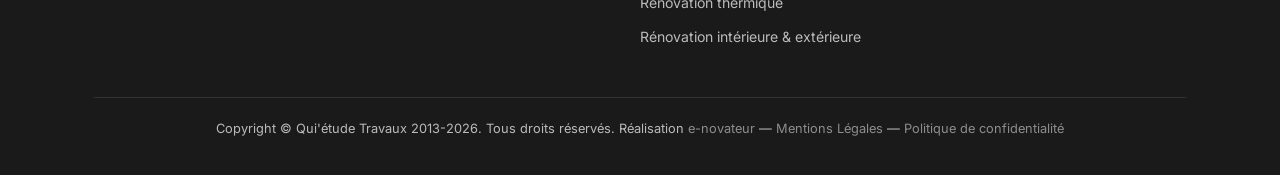
==== commit deb95871: "réalisation e-novateur" ====
--- a/index.html
+++ b/index.html
@@ -291,7 +291,7 @@
         </div>
       </div>
       <div class="footer__bottom">
-        <p>Copyright &copy; Qui'étude Travaux 2013-2026. Tous droits réservés. Réalisation <a href="https://formation-wordpress-lyon.fr/" target="_blank" rel="noopener">FGL-Conseils</a> — <a href="#">Mentions Légales</a> — <a href="#">Politique de confidentialité</a></p>
+        <p>Copyright &copy; Qui'étude Travaux 2013-2026. Tous droits réservés. Réalisation <a href="https://e-novateur.fr/" target="_blank" rel="noopener">e-novateur</a> — <a href="#">Mentions Légales</a> — <a href="#">Politique de confidentialité</a></p>
       </div>
     </div>
   </footer>
